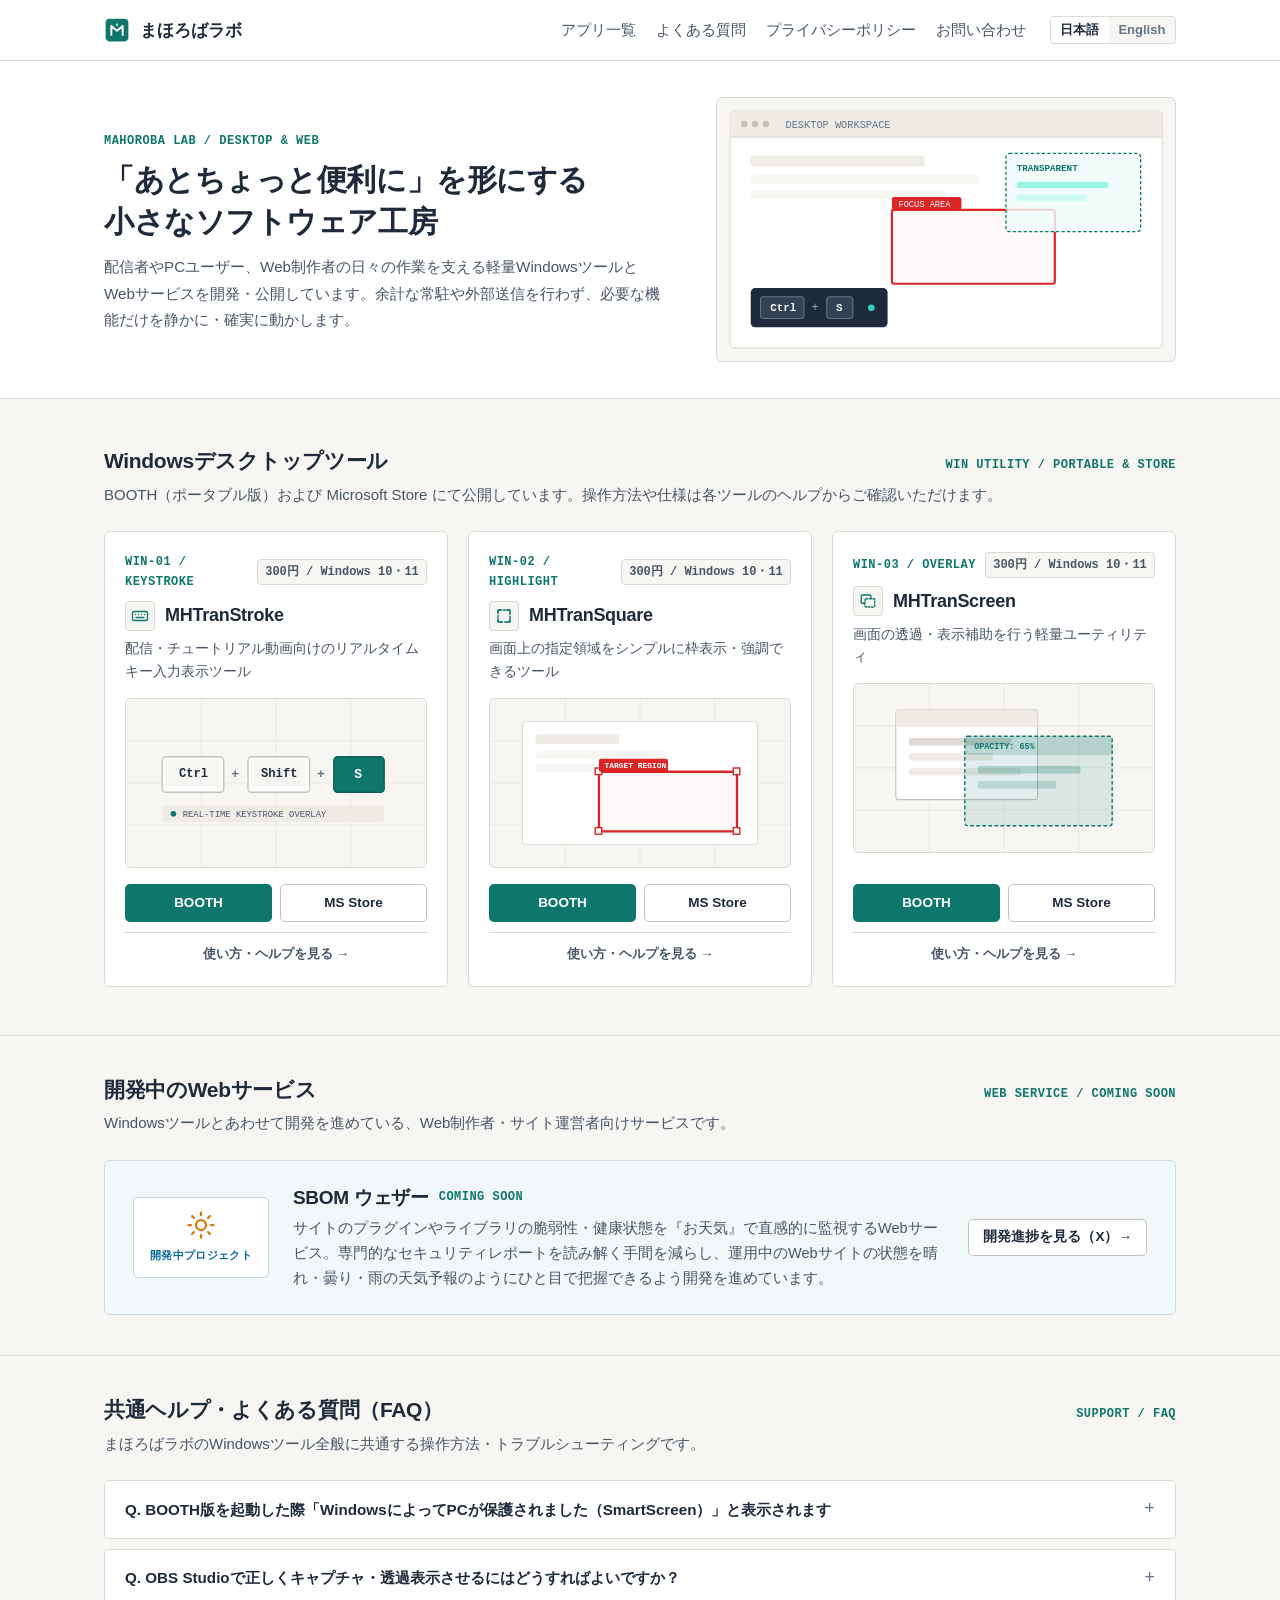
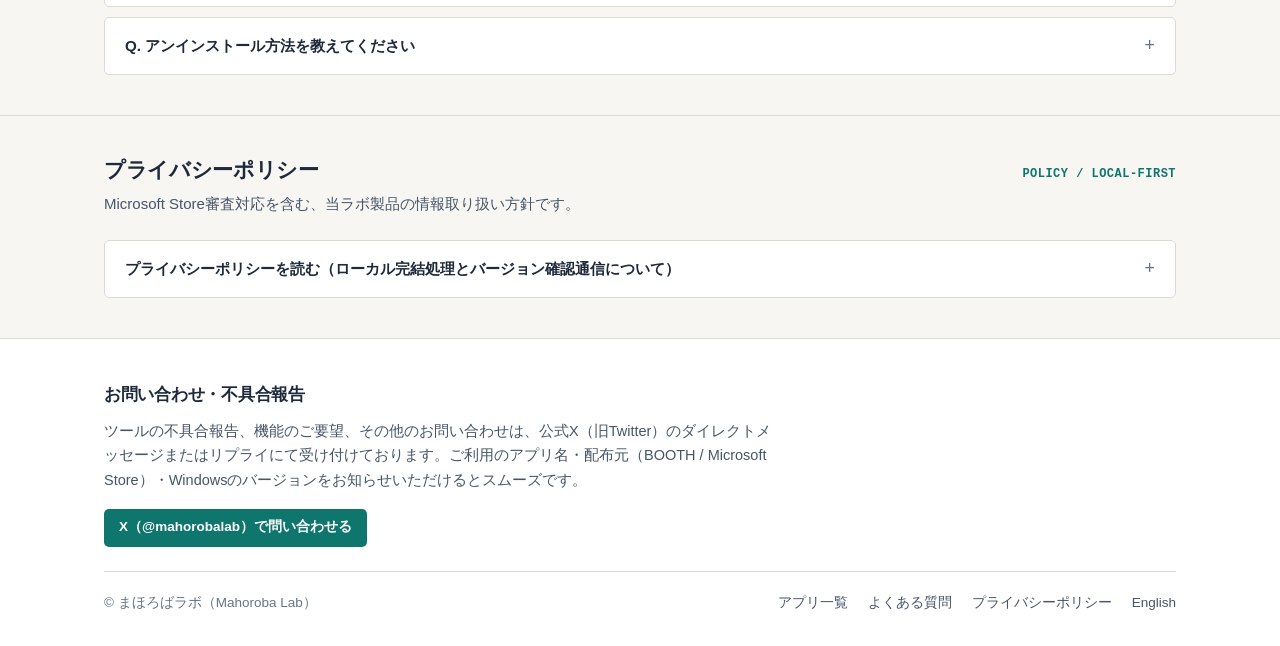
==== index.html @ dfae75d5 "feat: add MH-Portal static site with apps, assets, and documentation pages" ====
<!DOCTYPE html>
<html lang="ja">
<head>
  <meta charset="UTF-8">
  <meta name="viewport" content="width=device-width, initial-scale=1.0">
  <title>まほろばラボ（Mahoroba Lab）| 公式ポータル・ヘルプ</title>
  <meta name="description" content="まほろばラボ（Mahoroba Lab）が提供するWindows向け軽量ユーティリティ群およびWebサービスの公式ポータル・共通ヘルプ・プライバシーポリシーです。">
  <link rel="stylesheet" href="assets/css/style.css">
</head>
<body>
  <header class="site-header">
    <div class="container header-inner">
      <a href="index.html" class="brand-link">
        <svg class="brand-mark-svg" viewBox="0 0 32 32" fill="none" aria-hidden="true">
          <rect x="2" y="2" width="28" height="28" rx="5" fill="#0F766E"/>
          <path d="M9 22V11L16 17L23 11V22" stroke="#FFFFFF" stroke-width="2.4" stroke-linecap="round" stroke-linejoin="round"/>
          <circle cx="16" cy="9.5" r="1.5" fill="#99F6E4"/>
        </svg>
        <span>まほろばラボ</span>
      </a>
      <div class="header-right">
        <nav class="site-nav" aria-label="メインナビゲーション">
          <a href="#apps">アプリ一覧</a>
          <a href="#faq">よくある質問</a>
          <a href="#privacy">プライバシーポリシー</a>
          <a href="#contact">お問い合わせ</a>
        </nav>
        <div class="lang-switch" aria-label="言語切替">
          <span class="lang-active" aria-current="page">日本語</span>
          <a href="en/index.html" lang="en">English</a>
        </div>
      </div>
    </div>
  </header>

  <main>
    <!-- Compact 2-Column Intro -->
    <section class="intro-band">
      <div class="container">
        <div class="intro-grid">
          <div class="intro-copy">
            <span class="mono-label">MAHOROBA LAB / DESKTOP &amp; WEB</span>
            <h1 class="intro-title">「あとちょっと便利に」を形にする<br class="hero-br">小さなソフトウェア工房</h1>
            <p class="intro-lead">
              配信者やPCユーザー、Web制作者の日々の作業を支える軽量WindowsツールとWebサービスを開発・公開しています。余計な常駐や外部送信を行わず、必要な機能だけを静かに・確実に動かします。
            </p>
          </div>
          <div class="intro-mockup" aria-hidden="true">
            <svg viewBox="0 0 400 220" fill="none" xmlns="http://www.w3.org/2000/svg">
              <!-- Desktop Frame -->
              <rect x="1" y="1" width="398" height="218" rx="4" fill="#FFFFFF" stroke="#DCDAD3"/>
              <rect x="1" y="1" width="398" height="24" rx="4" fill="#EFECE6"/>
              <line x1="1" y1="25" x2="399" y2="25" stroke="#DCDAD3"/>
              <circle cx="14" cy="13" r="3" fill="#C5C2B8"/>
              <circle cx="24" cy="13" r="3" fill="#C5C2B8"/>
              <circle cx="34" cy="13" r="3" fill="#C5C2B8"/>
              <text x="52" y="16.5" fill="#64748B" font-family="Consolas, monospace" font-size="9.5">DESKTOP WORKSPACE</text>

              <!-- Simulated App Content Lines -->
              <rect x="20" y="42" width="160" height="10" rx="2" fill="#EFECE6"/>
              <rect x="20" y="60" width="210" height="8" rx="2" fill="#F7F6F2"/>
              <rect x="20" y="74" width="180" height="8" rx="2" fill="#F7F6F2"/>

              <!-- Red Highlight Frame (MHTranSquare) -->
              <rect x="150" y="92" width="150" height="68" rx="2" fill="#FEF2F2" fill-opacity="0.45" stroke="#DC2626" stroke-width="2"/>
              <rect x="150" y="80" width="64" height="12" rx="2" fill="#DC2626"/>
              <text x="156" y="89" fill="#FFFFFF" font-family="Consolas, monospace" font-size="8">FOCUS AREA</text>

              <!-- Translucent Overlay Window (MHTranScreen) -->
              <rect x="255" y="40" width="124" height="72" rx="3" fill="#F0FDFA" fill-opacity="0.82" stroke="#0F766E" stroke-width="1.2" stroke-dasharray="3 2"/>
              <text x="265" y="56" fill="#0F766E" font-family="Consolas, monospace" font-size="8.5" font-weight="bold">TRANSPARENT</text>
              <rect x="265" y="66" width="84" height="6" rx="1.5" fill="#99F6E4"/>
              <rect x="265" y="78" width="64" height="6" rx="1.5" fill="#CCFBF1"/>

              <!-- Floating Keystroke Overlay (MHTranStroke) -->
              <rect x="20" y="164" width="126" height="36" rx="4" fill="#1E293B"/>
              <rect x="29" y="172" width="40" height="20" rx="3" fill="#334155" stroke="#64748B" stroke-width="1"/>
              <text x="38" y="185.5" fill="#FFFFFF" font-family="Consolas, monospace" font-size="10" font-weight="bold">Ctrl</text>
              <text x="76" y="185.5" fill="#94A3B8" font-family="Consolas, monospace" font-size="11">+</text>
              <rect x="90" y="172" width="24" height="20" rx="3" fill="#334155" stroke="#64748B" stroke-width="1"/>
              <text x="98.5" y="185.5" fill="#FFFFFF" font-family="Consolas, monospace" font-size="10" font-weight="bold">S</text>
              <circle cx="131" cy="182" r="3" fill="#2DD4BF"/>
            </svg>
          </div>
        </div>
      </div>
    </section>

    <!-- Windows Desktop Tools Catalog -->
    <section id="apps" class="section">
      <div class="container">
        <div class="section-header">
          <div class="section-header-row">
            <h2 class="section-title">Windowsデスクトップツール</h2>
            <span class="mono-label">WIN UTILITY / PORTABLE &amp; STORE</span>
          </div>
          <p class="section-desc">BOOTH（ポータブル版）および Microsoft Store にて公開しています。操作方法や仕様は各ツールのヘルプからご確認いただけます。</p>
        </div>

        <div class="apps-grid">
          <!-- MHTranStroke -->
          <article class="card">
            <div class="app-card-header">
              <div class="app-meta-row">
                <span class="mono-label">WIN-01 / KEYSTROKE</span>
                <span class="app-price-tag">300円 / Windows 10・11</span>
              </div>
              <div class="app-title-row">
                <span class="app-icon-box" aria-hidden="true">
                  <svg viewBox="0 0 24 24" fill="none" stroke="currentColor" stroke-width="1.8" stroke-linecap="round" stroke-linejoin="round">
                    <rect x="2" y="6" width="20" height="12" rx="2"/>
                    <path d="M6 10h.01M10 10h.01M14 10h.01M18 10h.01M7 14h10"/>
                  </svg>
                </span>
                <h3 class="app-name">MHTranStroke</h3>
              </div>
              <p class="app-tagline">配信・チュートリアル動画向けのリアルタイムキー入力表示ツール</p>
            </div>
            <div class="screenshot-frame" aria-label="MHTranStroke UIイメージ">
              <svg viewBox="0 0 320 180" fill="none" xmlns="http://www.w3.org/2000/svg">
                <rect width="320" height="180" fill="#F7F6F2"/>
                <!-- Subtle grid -->
                <path d="M0 45H320M0 90H320M0 135H320M80 0V180M160 0V180M240 0V180" stroke="#EAE7DF" stroke-width="1"/>
                <!-- Keycap group 1 -->
                <rect x="38" y="62" width="66" height="38" rx="4" fill="#FFFFFF" stroke="#C5C2B8" stroke-width="1.5"/>
                <rect x="42" y="65" width="58" height="30" rx="2.5" fill="#F7F6F2"/>
                <text x="56" y="84" fill="#1E293B" font-family="Consolas, monospace" font-size="13" font-weight="bold">Ctrl</text>
                <text x="112" y="85" fill="#64748B" font-family="Consolas, monospace" font-size="14" font-weight="bold">+</text>
                <rect x="130" y="62" width="66" height="38" rx="4" fill="#FFFFFF" stroke="#C5C2B8" stroke-width="1.5"/>
                <rect x="134" y="65" width="58" height="30" rx="2.5" fill="#F7F6F2"/>
                <text x="144" y="84" fill="#1E293B" font-family="Consolas, monospace" font-size="13" font-weight="bold">Shift</text>
                <text x="204" y="85" fill="#64748B" font-family="Consolas, monospace" font-size="14" font-weight="bold">+</text>
                <rect x="222" y="62" width="54" height="38" rx="4" fill="#0F766E" stroke="#115E59" stroke-width="1.5"/>
                <text x="244" y="85" fill="#FFFFFF" font-family="Consolas, monospace" font-size="14" font-weight="bold">S</text>
                <!-- Status bar -->
                <rect x="38" y="114" width="238" height="18" rx="3" fill="#EFECE6"/>
                <circle cx="50" cy="123" r="3" fill="#0F766E"/>
                <text x="60" y="126.5" fill="#475569" font-family="Consolas, monospace" font-size="9.5">REAL-TIME KEYSTROKE OVERLAY</text>
              </svg>
            </div>
            <div class="card-actions">
              <div class="btn-pair">
                <a href="https://mahorobalab.booth.pm/items/9150270" target="_blank" rel="noopener noreferrer" class="btn btn-primary">BOOTH</a>
                <a href="https://apps.microsoft.com/detail/9N3MZCJGKTMC" target="_blank" rel="noopener noreferrer" class="btn btn-secondary">MS Store</a>
              </div>
              <a href="apps/mhtranstroke.html" class="card-help-link">使い方・ヘルプを見る →</a>
            </div>
          </article>

          <!-- MHTranSquare -->
          <article class="card">
            <div class="app-card-header">
              <div class="app-meta-row">
                <span class="mono-label">WIN-02 / HIGHLIGHT</span>
                <span class="app-price-tag">300円 / Windows 10・11</span>
              </div>
              <div class="app-title-row">
                <span class="app-icon-box" aria-hidden="true">
                  <svg viewBox="0 0 24 24" fill="none" stroke="currentColor" stroke-width="1.8" stroke-linecap="round" stroke-linejoin="round">
                    <rect x="4" y="4" width="16" height="16" rx="1.5" stroke-dasharray="3 2.5"/>
                    <path d="M4 8V4h4M16 4h4v4M4 16v4h4M16 20h4v-4"/>
                  </svg>
                </span>
                <h3 class="app-name">MHTranSquare</h3>
              </div>
              <p class="app-tagline">画面上の指定領域をシンプルに枠表示・強調できるツール</p>
            </div>
            <div class="screenshot-frame" aria-label="MHTranSquare UIイメージ">
              <svg viewBox="0 0 320 180" fill="none" xmlns="http://www.w3.org/2000/svg">
                <rect width="320" height="180" fill="#F7F6F2"/>
                <path d="M0 45H320M0 90H320M0 135H320M80 0V180M160 0V180M240 0V180" stroke="#EAE7DF" stroke-width="1"/>
                <!-- Background UI Window -->
                <rect x="34" y="24" width="252" height="132" rx="4" fill="#FFFFFF" stroke="#DCDAD3"/>
                <rect x="48" y="38" width="90" height="10" rx="2" fill="#EFECE6"/>
                <rect x="48" y="56" width="140" height="8" rx="2" fill="#F7F6F2"/>
                <rect x="48" y="70" width="110" height="8" rx="2" fill="#F7F6F2"/>
                <!-- Red Selection Frame -->
                <rect x="116" y="78" width="148" height="64" rx="2" fill="#FEF2F2" fill-opacity="0.55" stroke="#DC2626" stroke-width="2.5"/>
                <!-- Corner handles -->
                <rect x="112" y="74" width="7" height="7" fill="#FFFFFF" stroke="#DC2626" stroke-width="1.5"/>
                <rect x="260" y="74" width="7" height="7" fill="#FFFFFF" stroke="#DC2626" stroke-width="1.5"/>
                <rect x="112" y="138" width="7" height="7" fill="#FFFFFF" stroke="#DC2626" stroke-width="1.5"/>
                <rect x="260" y="138" width="7" height="7" fill="#FFFFFF" stroke="#DC2626" stroke-width="1.5"/>
                <rect x="116" y="64" width="74" height="14" rx="2" fill="#DC2626"/>
                <text x="122" y="74" fill="#FFFFFF" font-family="Consolas, monospace" font-size="8.5" font-weight="bold">TARGET REGION</text>
              </svg>
            </div>
            <div class="card-actions">
              <div class="btn-pair">
                <a href="https://mahorobalab.booth.pm/items/9150044" target="_blank" rel="noopener noreferrer" class="btn btn-primary">BOOTH</a>
                <a href="https://apps.microsoft.com/detail/9MWCC31HVM4F" target="_blank" rel="noopener noreferrer" class="btn btn-secondary">MS Store</a>
              </div>
              <a href="apps/mhtransquare.html" class="card-help-link">使い方・ヘルプを見る →</a>
            </div>
          </article>

          <!-- MHTranScreen -->
          <article class="card">
            <div class="app-card-header">
              <div class="app-meta-row">
                <span class="mono-label">WIN-03 / OVERLAY</span>
                <span class="app-price-tag">300円 / Windows 10・11</span>
              </div>
              <div class="app-title-row">
                <span class="app-icon-box" aria-hidden="true">
                  <svg viewBox="0 0 24 24" fill="none" stroke="currentColor" stroke-width="1.8" stroke-linecap="round" stroke-linejoin="round">
                    <rect x="3" y="4" width="13" height="11" rx="1.5"/>
                    <rect x="8" y="9" width="13" height="11" rx="1.5" fill="#F7F6F2" stroke-dasharray="2.5 2"/>
                  </svg>
                </span>
                <h3 class="app-name">MHTranScreen</h3>
              </div>
              <p class="app-tagline">画面の透過・表示補助を行う軽量ユーティリティ</p>
            </div>
            <div class="screenshot-frame" aria-label="MHTranScreen UIイメージ">
              <svg viewBox="0 0 320 180" fill="none" xmlns="http://www.w3.org/2000/svg">
                <rect width="320" height="180" fill="#F7F6F2"/>
                <path d="M0 45H320M0 90H320M0 135H320M80 0V180M160 0V180M240 0V180" stroke="#EAE7DF" stroke-width="1"/>
                <!-- Base window -->
                <rect x="44" y="28" width="152" height="96" rx="3" fill="#FFFFFF" stroke="#C5C2B8" stroke-width="1.2"/>
                <rect x="44" y="28" width="152" height="18" rx="3" fill="#EFECE6"/>
                <rect x="58" y="58" width="110" height="8" rx="2" fill="#DCDAD3"/>
                <rect x="58" y="74" width="90" height="8" rx="2" fill="#EFECE6"/>
                <rect x="58" y="90" width="120" height="8" rx="2" fill="#EFECE6"/>
                <!-- Semi-transparent overlay window -->
                <rect x="118" y="56" width="158" height="96" rx="3" fill="#0F766E" fill-opacity="0.12" stroke="#0F766E" stroke-width="1.5" stroke-dasharray="4 2.5"/>
                <rect x="118" y="56" width="158" height="20" rx="3" fill="#0F766E" fill-opacity="0.18"/>
                <text x="128" y="69.5" fill="#0F766E" font-family="Consolas, monospace" font-size="9" font-weight="bold">OPACITY: 65%</text>
                <rect x="132" y="88" width="110" height="8" rx="2" fill="#0F766E" fill-opacity="0.25"/>
                <rect x="132" y="104" width="84" height="8" rx="2" fill="#0F766E" fill-opacity="0.2"/>
              </svg>
            </div>
            <div class="card-actions">
              <div class="btn-pair">
                <a href="https://mahorobalab.booth.pm/items/9150259" target="_blank" rel="noopener noreferrer" class="btn btn-primary">BOOTH</a>
                <a href="https://apps.microsoft.com/detail/9ND15SXK505D" target="_blank" rel="noopener noreferrer" class="btn btn-secondary">MS Store</a>
              </div>
              <a href="apps/mhtranscreen.html" class="card-help-link">使い方・ヘルプを見る →</a>
            </div>
          </article>
        </div>
      </div>
    </section>

    <!-- Web Service in Development (Horizontal Banner Card) -->
    <section id="web-services" class="section section-compact section-divider">
      <div class="container">
        <div class="section-header">
          <div class="section-header-row">
            <h2 class="section-title">開発中のWebサービス</h2>
            <span class="mono-label">WEB SERVICE / COMING SOON</span>
          </div>
          <p class="section-desc">Windowsツールとあわせて開発を進めている、Web制作者・サイト運営者向けサービスです。</p>
        </div>

        <article class="weather-banner">
          <div class="weather-badge-col">
            <svg viewBox="0 0 24 24" fill="none" stroke="#D97706" stroke-width="1.8" stroke-linecap="round" aria-hidden="true">
              <circle cx="12" cy="12" r="4"/>
              <path d="M12 2v2M12 20v2M4.93 4.93l1.41 1.41M17.66 17.66l1.41 1.41M2 12h2M20 12h2M4.93 19.07l1.41-1.41M17.66 6.34l1.41-1.41"/>
            </svg>
            <span class="weather-dev-label">開発中プロジェクト</span>
          </div>

          <div class="weather-content-col">
            <div class="service-title-row">
              <h3 class="service-title">SBOM ウェザー</h3>
              <span class="mono-label">COMING SOON</span>
            </div>
            <p class="service-desc">
              サイトのプラグインやライブラリの脆弱性・健康状態を『お天気』で直感的に監視するWebサービス。専門的なセキュリティレポートを読み解く手間を減らし、運用中のWebサイトの状態を晴れ・曇り・雨の天気予報のようにひと目で把握できるよう開発を進めています。
            </p>
          </div>

          <div class="weather-action-col">
            <a href="https://x.com/mahorobalab" target="_blank" rel="noopener noreferrer" class="btn btn-secondary">
              開発進捗を見る（X）→
            </a>
          </div>
        </article>
      </div>
    </section>

    <!-- Common Help & FAQ -->
    <section id="faq" class="section section-compact section-divider">
      <div class="container">
        <div class="section-header">
          <div class="section-header-row">
            <h2 class="section-title">共通ヘルプ・よくある質問（FAQ）</h2>
            <span class="mono-label">SUPPORT / FAQ</span>
          </div>
          <p class="section-desc">まほろばラボのWindowsツール全般に共通する操作方法・トラブルシューティングです。</p>
        </div>

        <div class="accordion-list">
          <details class="accordion-item">
            <summary class="accordion-summary">Q. BOOTH版を起動した際「WindowsによってPCが保護されました（SmartScreen）」と表示されます</summary>
            <div class="accordion-body">
              <p>BOOTHで配布しているポータブル版は個人開発による実行ファイルであるため、ダウンロード直後や利用者が少ない段階でMicrosoft Defender SmartScreenの警告画面が表示される場合があります。</p>
              <p>公式配布ページ（BOOTH）から直接ダウンロードしたファイルであることをご確認のうえ、以下の手順で起動してください。</p>
              <ol>
                <li>警告画面内の「<strong>詳細情報</strong>」をクリックします。</li>
                <li>画面下部に表示される「<strong>実行</strong>」ボタンをクリックします。</li>
              </ol>
              <p>※一度実行を許可すると、次回以降は警告なしで起動できます。なお、Microsoft Store版ではStore側の審査・署名を経由して配布されるため、この警告は表示されません。</p>
            </div>
          </details>

          <details class="accordion-item">
            <summary class="accordion-summary">Q. OBS Studioで正しくキャプチャ・透過表示させるにはどうすればよいですか？</summary>
            <div class="accordion-body">
              <p>各ツールをOBS Studio上で背景透過のまま重ねて表示したい場合は、「ウィンドウキャプチャ」または「ゲームキャプチャ」の設定をご確認ください。</p>
              <ol>
                <li>OBSの「ソース」から「<strong>ウィンドウキャプチャ</strong>」を追加し、対象のアプリウィンドウを選択します。</li>
                <li>キャプチャ方法が表示されない・透過されない場合は、プロパティの「キャプチャ方法」を「<strong>Windows 10 (1903以降)</strong>」に変更してみてください。</li>
                <li>透過背景に対応したツールで「透過を許可」オプションが利用できる場合は有効にします。ゲームキャプチャを使用する場合は、プロパティ内の「<strong>透過を許可</strong>」にチェックを入れてください。</li>
              </ol>
              <p>各アプリ固有の推奨設定については、各アプリの「使い方・ヘルプを見る」ページもあわせてご参照ください。</p>
            </div>
          </details>

          <details class="accordion-item">
            <summary class="accordion-summary">Q. アンインストール方法を教えてください</summary>
            <div class="accordion-body">
              <p>ご利用の配布形態によって手順が異なります。</p>
              <ul>
                <li><strong>BOOTH版（ポータブル版）：</strong>インストーラーを使用していないため、レジストリ等への登録は行われません。アプリを終了した状態で、展開したフォルダごと削除するだけでアンインストールは完了します。</li>
                <li><strong>Microsoft Store版：</strong>Windowsの「設定」＞「アプリ」＞「インストールされているアプリ」から該当アプリを選び、「アンインストール」をクリックしてください。</li>
              </ul>
            </div>
          </details>
        </div>
      </div>
    </section>

    <!-- Privacy Policy (Compact Accordion) -->
    <section id="privacy" class="section section-compact section-divider">
      <div class="container">
        <div class="section-header">
          <div class="section-header-row">
            <h2 class="section-title">プライバシーポリシー</h2>
            <span class="mono-label">POLICY / LOCAL-FIRST</span>
          </div>
          <p class="section-desc">Microsoft Store審査対応を含む、当ラボ製品の情報取り扱い方針です。</p>
        </div>

        <div class="accordion-list">
          <details id="privacy-details" class="accordion-item">
            <summary class="accordion-summary">プライバシーポリシーを読む（ローカル完結処理とバージョン確認通信について）</summary>
            <div class="accordion-body">
              <div class="policy-article">
                <h3>1. ユーザーデータのローカル処理と非収集</h3>
                <p>
                  当ラボが提供する各アプリケーションにおいて、ユーザーが入力したキー情報、画面上の表示領域やキャプチャ情報、設定内容などのデータは、<strong>すべてご利用のローカル端末内のみで処理</strong>されます。これらの情報が外部サーバーへ送信・保存・収集されることは一切ありません。
                </p>
              </div>

              <div class="policy-article">
                <h3>2. バージョン確認のための通信</h3>
                <p>
                  アプリの最新バージョンを確認し、更新の有無をお知らせする目的で、GitHub上に配置された公開JSONファイルへの読み取り専用通信（HTTPS GETリクエスト）を行う場合があります。この通信において、個人を特定できる情報や端末内のユーザーデータが送信されることはありません。
                </p>
              </div>

              <div class="policy-article">
                <h3>3. 第三者への提供</h3>
                <p>
                  当ラボのアプリケーションはユーザーデータを収集しないため、個人情報を第三者へ提供・共有することはありません。
                </p>
              </div>

              <div class="policy-article">
                <h3>4. お問い合わせおよび改定</h3>
                <p>
                  本プライバシーポリシーに関するお問い合わせは、公式Xアカウント（@mahorobalab）までご連絡ください。また、法令やアプリ仕様の変更に伴い、本ポリシーを予告なく改定する場合があります。
                </p>
              </div>

              <p class="policy-meta">UPDATED: 2026-11 / MAHOROBA LAB</p>
            </div>
          </details>
        </div>
      </div>
    </section>
  </main>

  <!-- Footer & Contact -->
  <footer id="contact" class="site-footer">
    <div class="container">
      <div class="footer-contact">
        <h2 class="footer-title">お問い合わせ・不具合報告</h2>
        <p class="footer-desc">
          ツールの不具合報告、機能のご要望、その他のお問い合わせは、公式X（旧Twitter）のダイレクトメッセージまたはリプライにて受け付けております。ご利用のアプリ名・配布元（BOOTH / Microsoft Store）・Windowsのバージョンをお知らせいただけるとスムーズです。
        </p>
        <div class="footer-actions">
          <a href="https://x.com/mahorobalab" target="_blank" rel="noopener noreferrer" class="btn btn-primary">
            X（@mahorobalab）で問い合わせる
          </a>
        </div>
      </div>

      <div class="footer-bottom">
        <p>© まほろばラボ（Mahoroba Lab）</p>
        <div class="footer-links">
          <a href="#apps">アプリ一覧</a>
          <a href="#faq">よくある質問</a>
          <a href="#privacy">プライバシーポリシー</a>
          <a href="en/index.html" lang="en">English</a>
        </div>
      </div>
    </div>
  </footer>

  <script>
    (function () {
      function openPrivacyIfTargeted() {
        if (window.location.hash === '#privacy') {
          var el = document.getElementById('privacy-details');
          if (el) el.open = true;
        }
      }
      openPrivacyIfTargeted();
      window.addEventListener('hashchange', openPrivacyIfTargeted);
    })();
  </script>
</body>
</html>
---- assets/css/style.css ----
/* ==========================================================================
   Mahoroba Lab (まほろばラボ) - Official Portal & Documentation Stylesheet
   Light-mode only, Japanese indie software workshop / catalog aesthetic.
   ========================================================================== */

:root {
  --bg-page: #F7F6F2;
  --bg-card: #FFFFFF;
  --bg-subtle: #EFECE6;
  --bg-weather: #F2F7FA;
  --border-weather: #C7D9E5;
  --text-primary: #1E293B;
  --text-secondary: #475569;
  --text-muted: #64748B;
  --accent: #0F766E;
  --accent-hover: #115E59;
  --accent-soft: #ECFDF5;
  --accent-border: #99F6E4;
  --border: #DCDAD3;
  --border-strong: #C5C2B8;
  --radius-sm: 4px;
  --radius-btn: 5px;
  --radius-md: 5px;
  --radius-lg: 6px;
  --container-width: 1120px;
  --doc-width: 840px;
  --font-sans: "Hiragino Kaku Gothic ProN", "Hiragino Sans", "Noto Sans JP", "Yu Gothic UI", "Yu Gothic", "Meiryo", -apple-system, BlinkMacSystemFont, "Segoe UI", sans-serif;
  --font-mono: "JetBrains Mono", Consolas, ui-monospace, SFMono-Regular, Menlo, Monaco, "Courier New", monospace;
}

/* Reset & Base */
*,
*::before,
*::after {
  box-sizing: border-box;
}

html {
  scroll-behavior: smooth;
  -webkit-text-size-adjust: 100%;
  overflow-x: clip;
}

body {
  margin: 0;
  padding: 0;
  background-color: var(--bg-page);
  color: var(--text-primary);
  font-family: var(--font-sans);
  font-size: 16px;
  font-weight: 400;
  line-height: 1.7;
  -webkit-font-smoothing: antialiased;
  overflow-x: clip;
}

img {
  max-width: 100%;
  display: block;
}

a {
  color: var(--accent);
  text-decoration: none;
}

a:hover {
  text-decoration: underline;
}

h1, h2, h3, h4 {
  margin: 0;
  color: var(--text-primary);
  font-weight: 700;
  line-height: 1.38;
  letter-spacing: -0.015em;
}

p {
  margin: 0;
}

ul, ol {
  margin: 0;
  padding-left: 1.4rem;
}

li + li {
  margin-top: 0.4rem;
}

code {
  font-family: var(--font-mono);
  font-size: 0.875em;
  background-color: var(--bg-subtle);
  border: 1px solid var(--border);
  border-radius: var(--radius-sm);
  padding: 0.12em 0.4em;
  color: var(--text-primary);
}

.ib {
  display: inline-block;
}

/* Monospace Category / Spec Labels */
.mono-label {
  display: inline-block;
  font-family: var(--font-mono);
  font-size: 0.75rem;
  font-weight: 600;
  letter-spacing: 0.04em;
  color: var(--accent);
  text-transform: uppercase;
}

/* Layout Containers */
.container {
  width: 100%;
  max-width: var(--container-width);
  margin: 0 auto;
  padding: 0 1.5rem;
}

.doc-container {
  width: 100%;
  max-width: var(--doc-width);
  margin: 0 auto;
  padding: 0 1.5rem;
}

/* Header */
.site-header {
  background-color: var(--bg-card);
  border-bottom: 1px solid var(--border);
  position: sticky;
  top: 0;
  z-index: 50;
}

.header-inner {
  display: flex;
  align-items: center;
  justify-content: space-between;
  gap: 1.25rem;
  min-height: 60px;
  padding-top: 0.55rem;
  padding-bottom: 0.55rem;
}

.brand-link {
  display: inline-flex;
  align-items: center;
  gap: 0.625rem;
  color: var(--text-primary);
  font-weight: 700;
  font-size: 1.03125rem;
  text-decoration: none;
  white-space: nowrap;
}

.brand-link:hover {
  text-decoration: none;
  color: var(--accent);
}

.brand-mark-svg {
  width: 26px;
  height: 26px;
  flex-shrink: 0;
}

.header-right {
  display: flex;
  align-items: center;
  gap: 1.5rem;
}

.site-nav {
  display: flex;
  align-items: center;
  gap: 1.25rem;
  flex-wrap: wrap;
}

.site-nav a {
  color: var(--text-secondary);
  font-size: 0.90625rem;
  font-weight: 500;
  text-decoration: none;
  transition: color 0.15s ease;
  white-space: nowrap;
}

.site-nav a:hover {
  color: var(--accent);
  text-decoration: none;
}

/* Language Switcher */
.lang-switch {
  display: inline-flex;
  align-items: center;
  border: 1px solid var(--border);
  border-radius: var(--radius-sm);
  background-color: var(--bg-page);
  overflow: hidden;
  flex-shrink: 0;
}

.lang-switch span,
.lang-switch a {
  display: inline-block;
  padding: 0.22rem 0.6rem;
  font-size: 0.8125rem;
  font-weight: 600;
  line-height: 1.4;
  text-decoration: none;
}

.lang-switch .lang-active {
  background-color: var(--bg-card);
  color: var(--text-primary);
}

.lang-switch a {
  color: var(--text-muted);
  transition: color 0.15s ease, background-color 0.15s ease;
}

.lang-switch a:hover {
  color: var(--accent);
  background-color: var(--bg-card);
  text-decoration: none;
}

/* Compact 2-Column Intro (Hero Replacement) */
.intro-band {
  background-color: var(--bg-card);
  border-bottom: 1px solid var(--border);
  padding: 2.25rem 0;
}

.intro-grid {
  display: grid;
  grid-template-columns: 1.25fr 1fr;
  align-items: center;
  gap: 2.25rem;
}

.intro-copy .mono-label {
  margin-bottom: 0.5rem;
}

.intro-title {
  font-size: clamp(1.375rem, 2.5vw, 1.875rem);
  font-weight: 700;
  line-height: 1.38;
  margin-bottom: 0.75rem;
}

.intro-lead {
  color: var(--text-secondary);
  font-size: 0.95rem;
  line-height: 1.75;
  max-width: 560px;
}

/* Lightweight UI Mockup on Right */
.intro-mockup {
  background-color: var(--bg-page);
  border: 1px solid var(--border);
  border-radius: var(--radius-lg);
  padding: 0.75rem;
}

.intro-mockup svg {
  width: 100%;
  height: auto;
  display: block;
}

/* Sections */
.section {
  padding: 3rem 0;
}

.section-compact {
  padding: 2.5rem 0;
}

.section-divider {
  border-top: 1px solid var(--border);
}

.section-header {
  margin-bottom: 1.5rem;
}

.section-header-row {
  display: flex;
  align-items: baseline;
  justify-content: space-between;
  flex-wrap: wrap;
  gap: 0.5rem 1rem;
  margin-bottom: 0.35rem;
}

.section-title {
  font-size: 1.3125rem;
  font-weight: 700;
}

.section-desc {
  color: var(--text-secondary);
  font-size: 0.9375rem;
}

/* App Grid & Tool Cards */
.apps-grid {
  display: grid;
  grid-template-columns: repeat(3, 1fr);
  gap: 1.25rem;
}

.card {
  background-color: var(--bg-card);
  border: 1px solid var(--border);
  border-radius: var(--radius-lg);
  padding: 1.25rem;
  display: flex;
  flex-direction: column;
}

.app-card-header {
  margin-bottom: 0.75rem;
}

.app-meta-row {
  display: flex;
  align-items: center;
  justify-content: space-between;
  gap: 0.5rem;
  margin-bottom: 0.5rem;
}

.app-price-tag {
  font-family: var(--font-mono);
  font-size: 0.75rem;
  font-weight: 600;
  color: var(--text-secondary);
  background-color: var(--bg-page);
  border: 1px solid var(--border);
  border-radius: var(--radius-sm);
  padding: 0.12rem 0.45rem;
  white-space: nowrap;
}

.app-title-row {
  display: flex;
  align-items: center;
  gap: 0.625rem;
  margin-bottom: 0.4rem;
}

.app-icon-box {
  width: 30px;
  height: 30px;
  border-radius: var(--radius-sm);
  background-color: var(--bg-page);
  border: 1px solid var(--border);
  display: inline-flex;
  align-items: center;
  justify-content: center;
  flex-shrink: 0;
  color: var(--accent);
}

.app-icon-box svg {
  width: 18px;
  height: 18px;
}

.app-name {
  font-size: 1.125rem;
  font-weight: 700;
}

.app-tagline {
  color: var(--text-secondary);
  font-size: 0.875rem;
  line-height: 1.6;
  min-height: 2.8em;
}

/* Screenshot Frame (16:9, SVG illustration ready to swap with <img>) */
.screenshot-frame {
  aspect-ratio: 16 / 9;
  background-color: var(--bg-page);
  border: 1px solid var(--border);
  border-radius: var(--radius-md);
  display: flex;
  align-items: center;
  justify-content: center;
  margin: 0.25rem 0 1rem;
  overflow: hidden;
}

.screenshot-frame img {
  width: 100%;
  height: 100%;
  object-fit: cover;
}

.screenshot-frame svg {
  width: 100%;
  height: 100%;
  display: block;
}

/* Card Actions: 50/50 Buttons + Subtle Help Link */
.card-actions {
  margin-top: auto;
  display: flex;
  flex-direction: column;
  gap: 0.65rem;
}

.btn-pair {
  display: grid;
  grid-template-columns: 1fr 1fr;
  gap: 0.5rem;
}

.btn {
  display: inline-flex;
  align-items: center;
  justify-content: center;
  gap: 0.4rem;
  padding: 0.55rem 0.875rem;
  font-family: inherit;
  font-size: 0.84375rem;
  font-weight: 600;
  line-height: 1.35;
  border-radius: var(--radius-btn);
  border: 1px solid transparent;
  cursor: pointer;
  text-decoration: none;
  transition: background-color 0.15s ease, border-color 0.15s ease, color 0.15s ease;
  text-align: center;
}

.btn:hover {
  text-decoration: none;
}

.btn-primary {
  background-color: var(--accent);
  color: #FFFFFF;
}

.btn-primary:hover {
  background-color: var(--accent-hover);
}

.btn-secondary {
  background-color: var(--bg-card);
  color: var(--text-primary);
  border-color: var(--border-strong);
}

.btn-secondary:hover {
  background-color: var(--bg-page);
  border-color: var(--text-muted);
}

.card-help-link {
  display: inline-flex;
  align-items: center;
  justify-content: center;
  gap: 0.25rem;
  font-size: 0.8125rem;
  font-weight: 600;
  color: var(--text-secondary);
  border-top: 1px solid var(--border);
  padding-top: 0.65rem;
  transition: color 0.15s ease;
}

.card-help-link:hover {
  color: var(--accent);
  text-decoration: none;
}

/* SBOM Weather Horizontal Banner Card */
.weather-banner {
  background-color: var(--bg-weather);
  border: 1px solid var(--border-weather);
  border-radius: var(--radius-lg);
  padding: 1.5rem 1.75rem;
  display: grid;
  grid-template-columns: auto 1fr auto;
  align-items: center;
  gap: 1.5rem;
}

.weather-badge-col {
  display: flex;
  flex-direction: column;
  align-items: center;
  gap: 0.45rem;
  padding: 0.75rem 1rem;
  background-color: #FFFFFF;
  border: 1px solid var(--border-weather);
  border-radius: var(--radius-md);
  min-width: 124px;
  text-align: center;
}

.weather-badge-col svg {
  width: 30px;
  height: 30px;
}

.weather-dev-label {
  font-family: var(--font-mono);
  font-size: 0.6875rem;
  font-weight: 600;
  color: #0369A1;
  letter-spacing: 0.03em;
}

.weather-content-col {
  min-width: 0;
}

.service-title-row {
  display: flex;
  align-items: center;
  gap: 0.625rem;
  flex-wrap: wrap;
  margin-bottom: 0.35rem;
}

.service-title {
  font-size: 1.1875rem;
  font-weight: 700;
}

.service-desc {
  color: var(--text-secondary);
  font-size: 0.90625rem;
  line-height: 1.7;
}

.weather-action-col {
  flex-shrink: 0;
}

/* Accordions (FAQ & Privacy Policy) */
.accordion-list {
  display: flex;
  flex-direction: column;
  gap: 0.625rem;
  width: 100%;
}

.accordion-item {
  background-color: var(--bg-card);
  border: 1px solid var(--border);
  border-radius: var(--radius-md);
}

.accordion-summary {
  list-style: none;
  cursor: pointer;
  padding: 0.95rem 1.25rem;
  font-weight: 600;
  font-size: 0.95rem;
  color: var(--text-primary);
  display: flex;
  align-items: center;
  justify-content: space-between;
  gap: 1rem;
  user-select: none;
}

.accordion-summary::-webkit-details-marker {
  display: none;
}

.accordion-summary::after {
  content: "+";
  font-family: var(--font-mono);
  font-size: 1.125rem;
  font-weight: 400;
  color: var(--text-muted);
  line-height: 1;
  flex-shrink: 0;
}

.accordion-item[open] .accordion-summary::after {
  content: "−";
  color: var(--accent);
}

.accordion-item[open] .accordion-summary {
  border-bottom: 1px solid var(--border);
}

.accordion-body {
  padding: 1rem 1.25rem 1.15rem;
  color: var(--text-secondary);
  font-size: 0.90625rem;
  line-height: 1.75;
}

.accordion-body p + p,
.accordion-body p + ul,
.accordion-body p + ol,
.accordion-body ul + p,
.accordion-body ol + p {
  margin-top: 0.7rem;
}

.policy-article + .policy-article {
  margin-top: 1.125rem;
  padding-top: 1.125rem;
  border-top: 1px solid var(--border);
}

.policy-article h3 {
  font-size: 0.96875rem;
  margin-bottom: 0.35rem;
}

.policy-meta {
  margin-top: 1.125rem;
  padding-top: 0.875rem;
  border-top: 1px solid var(--border);
  font-family: var(--font-mono);
  font-size: 0.8125rem;
  color: var(--text-muted);
}

/* Footer / Contact */
.site-footer {
  background-color: var(--bg-card);
  border-top: 1px solid var(--border);
  padding: 2.75rem 0 2rem;
}

.footer-contact {
  display: flex;
  flex-direction: column;
  gap: 0.75rem;
  padding-bottom: 1.5rem;
  border-bottom: 1px solid var(--border);
}

.footer-title {
  font-size: 1.0625rem;
}

.footer-desc {
  color: var(--text-secondary);
  font-size: 0.90625rem;
  max-width: 680px;
}

.footer-actions {
  display: flex;
  flex-wrap: wrap;
  gap: 0.75rem;
  margin-top: 0.25rem;
}

.footer-bottom {
  padding-top: 1.25rem;
  display: flex;
  align-items: center;
  justify-content: space-between;
  flex-wrap: wrap;
  gap: 1rem;
  font-size: 0.84375rem;
  color: var(--text-muted);
}

.footer-links {
  display: flex;
  gap: 1.25rem;
  flex-wrap: wrap;
}

.footer-links a {
  color: var(--text-secondary);
}

/* ==========================================================================
   App Help / Documentation Subpages
   ========================================================================== */
.doc-main {
  padding: 2.25rem 0 4rem;
}

.breadcrumb {
  display: flex;
  align-items: center;
  gap: 0.5rem;
  font-size: 0.84375rem;
  color: var(--text-muted);
  margin-bottom: 1.5rem;
  flex-wrap: wrap;
}

.breadcrumb a {
  color: var(--text-secondary);
}

.doc-header {
  padding-bottom: 1.5rem;
  border-bottom: 1px solid var(--border);
  margin-bottom: 1.75rem;
}

.doc-header .mono-label,
.doc-label {
  display: inline-block;
  font-family: var(--font-mono);
  font-size: 0.75rem;
  font-weight: 600;
  letter-spacing: 0.04em;
  color: var(--accent);
  text-transform: uppercase;
  margin-bottom: 0.5rem;
}

.doc-title-row {
  display: flex;
  align-items: center;
  gap: 0.75rem;
  margin-bottom: 0.45rem;
}

.doc-title {
  font-size: clamp(1.5rem, 3vw, 1.875rem);
}

.doc-subtitle {
  color: var(--text-secondary);
  font-size: 1rem;
}

.doc-download-bar {
  display: flex;
  flex-wrap: wrap;
  gap: 0.65rem;
  margin-top: 1.25rem;
}

.doc-section {
  margin-bottom: 2.25rem;
}

.doc-section h2 {
  font-size: 1.1875rem;
  padding-bottom: 0.45rem;
  border-bottom: 1px solid var(--border);
  margin-bottom: 0.875rem;
}

.doc-section h3 {
  font-size: 1rem;
  margin: 1.125rem 0 0.45rem;
}

.doc-section p,
.doc-section ul,
.doc-section ol {
  color: var(--text-secondary);
  font-size: 0.9375rem;
  line-height: 1.8;
}

.doc-section p + p,
.doc-section p + ul,
.doc-section p + ol {
  margin-top: 0.75rem;
}

.callout {
  background-color: var(--bg-card);
  border: 1px solid var(--border);
  border-left: 3px solid var(--accent);
  border-radius: var(--radius-sm);
  padding: 0.9rem 1.15rem;
  margin: 1.125rem 0;
  font-size: 0.90625rem;
  color: var(--text-secondary);
}

.callout strong {
  color: var(--text-primary);
}

.spec-table {
  width: 100%;
  border-collapse: collapse;
  margin-top: 0.75rem;
  font-size: 0.90625rem;
  background-color: var(--bg-card);
}

.spec-table th,
.spec-table td {
  padding: 0.7rem 0.95rem;
  border: 1px solid var(--border);
  text-align: left;
  vertical-align: top;
}

.spec-table th {
  width: 30%;
  background-color: var(--bg-subtle);
  color: var(--text-primary);
  font-weight: 600;
}

.spec-table td {
  color: var(--text-secondary);
}

.doc-nav-footer {
  margin-top: 2.75rem;
  padding-top: 1.5rem;
  border-top: 1px solid var(--border);
  display: flex;
  justify-content: space-between;
  align-items: center;
  flex-wrap: wrap;
  gap: 1rem;
}

/* Responsive */
@media (max-width: 960px) {
  .intro-grid {
    grid-template-columns: 1fr;
    gap: 1.5rem;
  }

  .apps-grid {
    grid-template-columns: repeat(2, 1fr);
  }

  .weather-banner {
    grid-template-columns: 1fr;
    gap: 1.125rem;
  }

  .weather-badge-col {
    flex-direction: row;
    justify-content: flex-start;
    width: fit-content;
    padding: 0.5rem 0.85rem;
  }
}

@media (max-width: 768px) {
  .container,
  .doc-container {
    padding: 0 20px;
  }

  .header-inner {
    flex-wrap: wrap;
    min-height: auto;
    gap: 0.625rem 0.75rem;
    padding-top: 0.65rem;
    padding-bottom: 0.65rem;
  }

  .header-right {
    display: contents;
  }

  .brand-link {
    order: 1;
  }

  .lang-switch {
    order: 2;
    margin-left: auto;
  }

  .site-nav {
    order: 3;
    width: 100%;
    flex-wrap: wrap;
    justify-content: center;
    border-top: 1px solid var(--border);
    padding-top: 0.55rem;
    gap: 0.4rem 0.65rem;
  }

  .site-nav a {
    font-size: 0.75rem;
  }

  .intro-band {
    padding: 1.75rem 0;
  }

  .intro-title {
    font-size: clamp(1.25rem, 5vw, 1.625rem);
    line-height: 1.42;
  }

  .intro-lead {
    font-size: 0.90625rem;
  }

  .section,
  .section-compact {
    padding: 2.25rem 0;
  }

  .section-header {
    margin-bottom: 1.25rem;
  }

  .apps-grid {
    grid-template-columns: 1fr;
    gap: 1rem;
  }

  .card {
    padding: 1.125rem;
  }

  .card,
  .weather-banner,
  .accordion-item {
    min-width: 0;
  }

  .app-tagline {
    min-height: 0;
  }

  .weather-banner {
    padding: 1.25rem;
  }

  .weather-action-col,
  .weather-action-col .btn {
    width: 100%;
  }

  .accordion-summary {
    padding: 0.9rem 1.05rem;
    font-size: 0.90625rem;
  }

  .accordion-body {
    padding: 0.95rem 1.05rem 1.1rem;
  }

  .spec-table th {
    width: 38%;
  }

  .spec-table th,
  .spec-table td {
    padding: 0.65rem 0.75rem;
    font-size: 0.875rem;
    word-break: break-word;
  }
}

@media (max-width: 360px) {
  .container,
  .doc-container {
    padding: 0 16px;
  }

  .intro-title {
    font-size: clamp(1.1875rem, 5.2vw, 1.4rem);
  }

  .card {
    padding: 1rem;
  }

  .btn-pair {
    gap: 0.4rem;
  }

  .btn-pair .btn {
    padding: 0.5rem 0.5rem;
    font-size: 0.8125rem;
  }
}
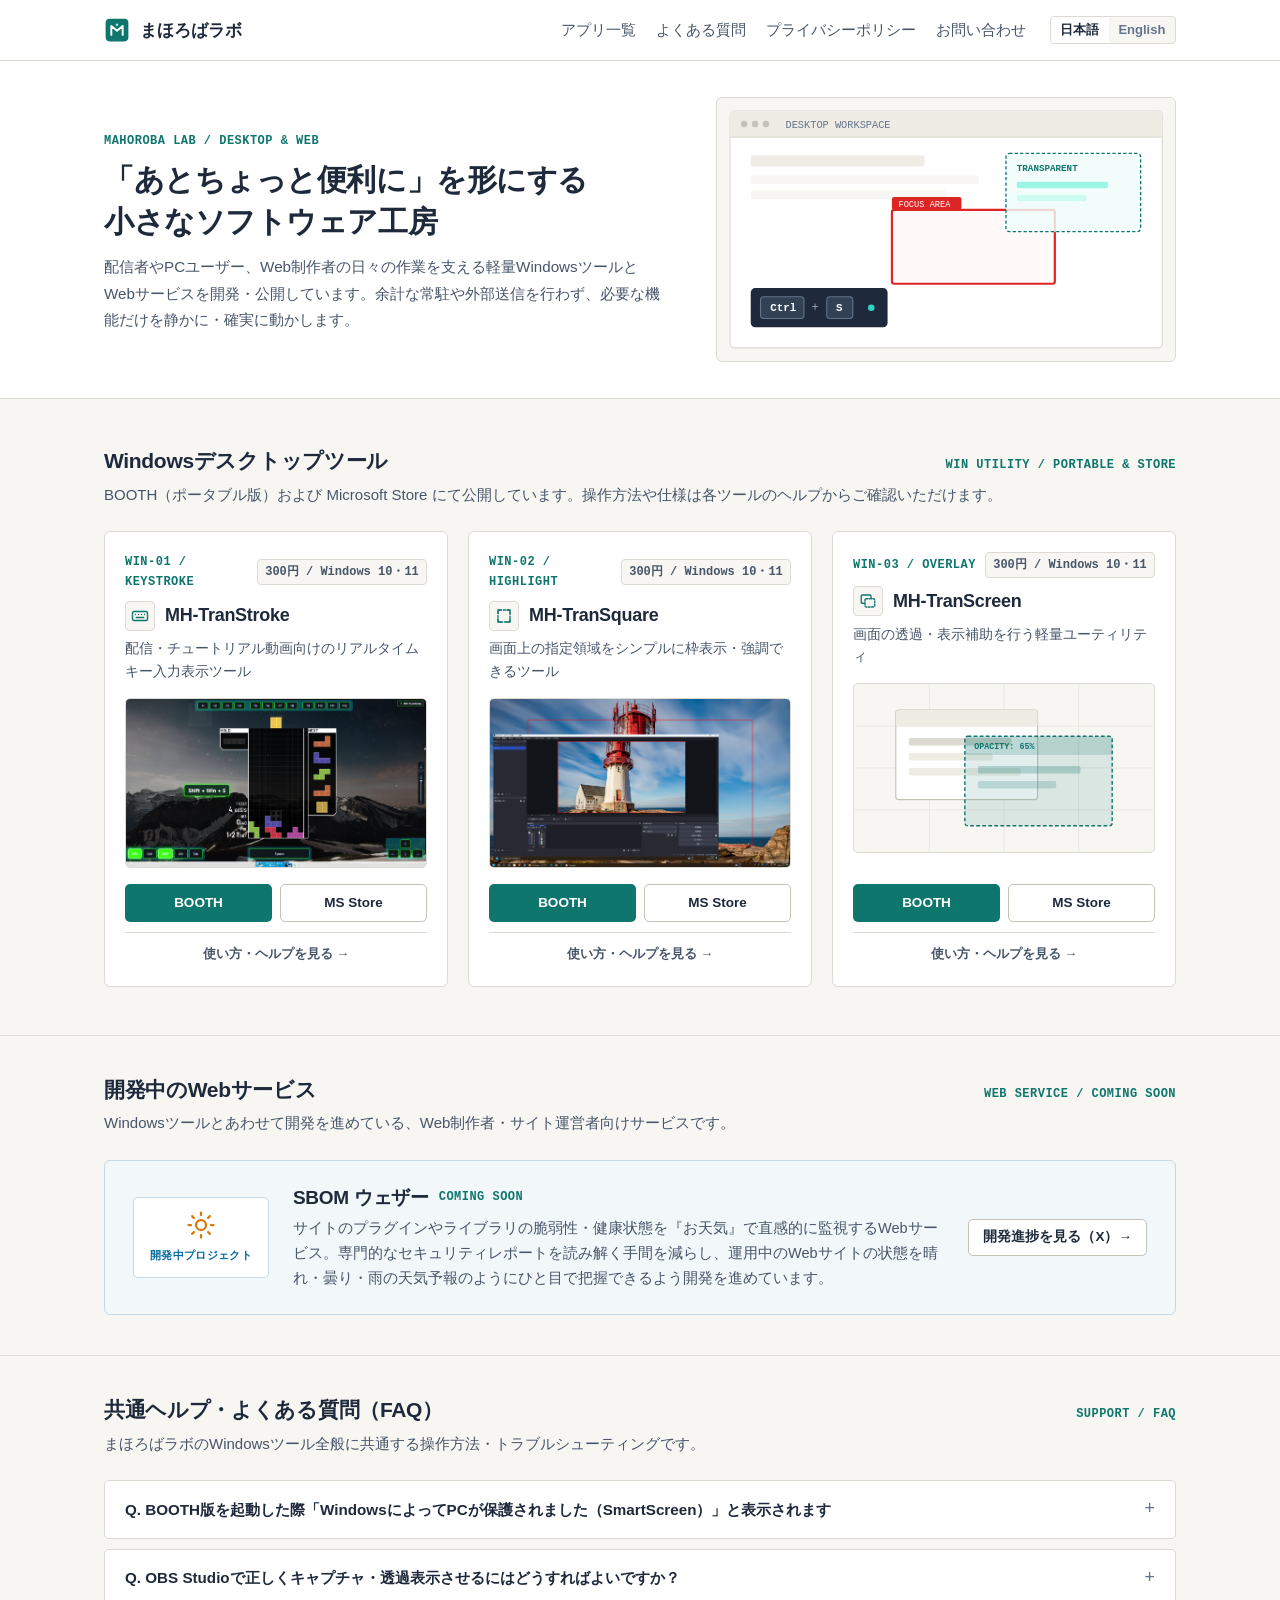
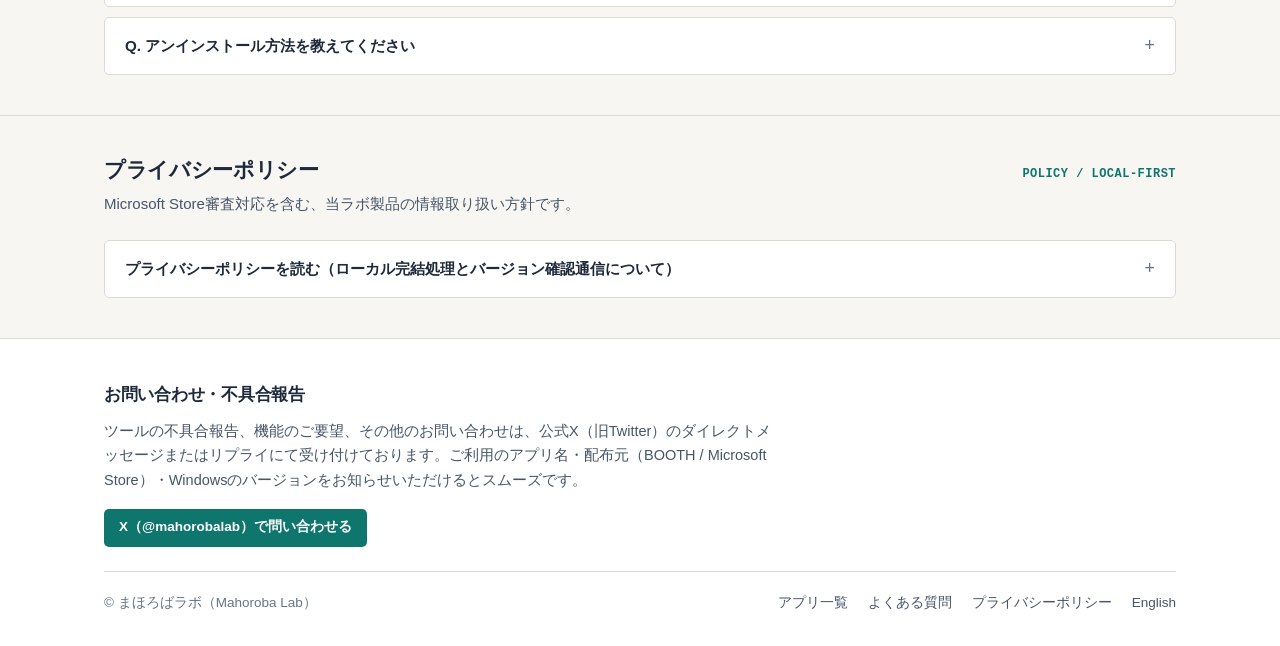
==== commit e97956d9: "feat: add English and Japanese help pages and assets for MH-TranScreen, MH-TranSquare, and MH-TranSt" ====
--- a/index.html
+++ b/index.html
@@ -61,18 +61,18 @@
               <rect x="20" y="60" width="210" height="8" rx="2" fill="#F7F6F2"/>
               <rect x="20" y="74" width="180" height="8" rx="2" fill="#F7F6F2"/>
 
-              <!-- Red Highlight Frame (MHTranSquare) -->
+              <!-- Red Highlight Frame (MH-TranSquare) -->
               <rect x="150" y="92" width="150" height="68" rx="2" fill="#FEF2F2" fill-opacity="0.45" stroke="#DC2626" stroke-width="2"/>
               <rect x="150" y="80" width="64" height="12" rx="2" fill="#DC2626"/>
               <text x="156" y="89" fill="#FFFFFF" font-family="Consolas, monospace" font-size="8">FOCUS AREA</text>
 
-              <!-- Translucent Overlay Window (MHTranScreen) -->
+              <!-- Translucent Overlay Window (MH-TranScreen) -->
               <rect x="255" y="40" width="124" height="72" rx="3" fill="#F0FDFA" fill-opacity="0.82" stroke="#0F766E" stroke-width="1.2" stroke-dasharray="3 2"/>
               <text x="265" y="56" fill="#0F766E" font-family="Consolas, monospace" font-size="8.5" font-weight="bold">TRANSPARENT</text>
               <rect x="265" y="66" width="84" height="6" rx="1.5" fill="#99F6E4"/>
               <rect x="265" y="78" width="64" height="6" rx="1.5" fill="#CCFBF1"/>
 
-              <!-- Floating Keystroke Overlay (MHTranStroke) -->
+              <!-- Floating Keystroke Overlay (MH-TranStroke) -->
               <rect x="20" y="164" width="126" height="36" rx="4" fill="#1E293B"/>
               <rect x="29" y="172" width="40" height="20" rx="3" fill="#334155" stroke="#64748B" stroke-width="1"/>
               <text x="38" y="185.5" fill="#FFFFFF" font-family="Consolas, monospace" font-size="10" font-weight="bold">Ctrl</text>
@@ -98,7 +98,7 @@
         </div>
 
         <div class="apps-grid">
-          <!-- MHTranStroke -->
+          <!-- MH-TranStroke -->
           <article class="card">
             <div class="app-card-header">
               <div class="app-meta-row">
@@ -112,31 +112,12 @@
                     <path d="M6 10h.01M10 10h.01M14 10h.01M18 10h.01M7 14h10"/>
                   </svg>
                 </span>
-                <h3 class="app-name">MHTranStroke</h3>
+                <h3 class="app-name">MH-TranStroke</h3>
               </div>
               <p class="app-tagline">配信・チュートリアル動画向けのリアルタイムキー入力表示ツール</p>
             </div>
-            <div class="screenshot-frame" aria-label="MHTranStroke UIイメージ">
-              <svg viewBox="0 0 320 180" fill="none" xmlns="http://www.w3.org/2000/svg">
-                <rect width="320" height="180" fill="#F7F6F2"/>
-                <!-- Subtle grid -->
-                <path d="M0 45H320M0 90H320M0 135H320M80 0V180M160 0V180M240 0V180" stroke="#EAE7DF" stroke-width="1"/>
-                <!-- Keycap group 1 -->
-                <rect x="38" y="62" width="66" height="38" rx="4" fill="#FFFFFF" stroke="#C5C2B8" stroke-width="1.5"/>
-                <rect x="42" y="65" width="58" height="30" rx="2.5" fill="#F7F6F2"/>
-                <text x="56" y="84" fill="#1E293B" font-family="Consolas, monospace" font-size="13" font-weight="bold">Ctrl</text>
-                <text x="112" y="85" fill="#64748B" font-family="Consolas, monospace" font-size="14" font-weight="bold">+</text>
-                <rect x="130" y="62" width="66" height="38" rx="4" fill="#FFFFFF" stroke="#C5C2B8" stroke-width="1.5"/>
-                <rect x="134" y="65" width="58" height="30" rx="2.5" fill="#F7F6F2"/>
-                <text x="144" y="84" fill="#1E293B" font-family="Consolas, monospace" font-size="13" font-weight="bold">Shift</text>
-                <text x="204" y="85" fill="#64748B" font-family="Consolas, monospace" font-size="14" font-weight="bold">+</text>
-                <rect x="222" y="62" width="54" height="38" rx="4" fill="#0F766E" stroke="#115E59" stroke-width="1.5"/>
-                <text x="244" y="85" fill="#FFFFFF" font-family="Consolas, monospace" font-size="14" font-weight="bold">S</text>
-                <!-- Status bar -->
-                <rect x="38" y="114" width="238" height="18" rx="3" fill="#EFECE6"/>
-                <circle cx="50" cy="123" r="3" fill="#0F766E"/>
-                <text x="60" y="126.5" fill="#475569" font-family="Consolas, monospace" font-size="9.5">REAL-TIME KEYSTROKE OVERLAY</text>
-              </svg>
+            <div class="screenshot-frame">
+              <img src="assets/images/mhtranstrork.png" alt="MH-TranStroke スクリーンショット" loading="lazy">
             </div>
             <div class="card-actions">
               <div class="btn-pair">
@@ -147,7 +128,7 @@
             </div>
           </article>
 
-          <!-- MHTranSquare -->
+          <!-- MH-TranSquare -->
           <article class="card">
             <div class="app-card-header">
               <div class="app-meta-row">
@@ -161,29 +142,12 @@
                     <path d="M4 8V4h4M16 4h4v4M4 16v4h4M16 20h4v-4"/>
                   </svg>
                 </span>
-                <h3 class="app-name">MHTranSquare</h3>
+                <h3 class="app-name">MH-TranSquare</h3>
               </div>
               <p class="app-tagline">画面上の指定領域をシンプルに枠表示・強調できるツール</p>
             </div>
-            <div class="screenshot-frame" aria-label="MHTranSquare UIイメージ">
-              <svg viewBox="0 0 320 180" fill="none" xmlns="http://www.w3.org/2000/svg">
-                <rect width="320" height="180" fill="#F7F6F2"/>
-                <path d="M0 45H320M0 90H320M0 135H320M80 0V180M160 0V180M240 0V180" stroke="#EAE7DF" stroke-width="1"/>
-                <!-- Background UI Window -->
-                <rect x="34" y="24" width="252" height="132" rx="4" fill="#FFFFFF" stroke="#DCDAD3"/>
-                <rect x="48" y="38" width="90" height="10" rx="2" fill="#EFECE6"/>
-                <rect x="48" y="56" width="140" height="8" rx="2" fill="#F7F6F2"/>
-                <rect x="48" y="70" width="110" height="8" rx="2" fill="#F7F6F2"/>
-                <!-- Red Selection Frame -->
-                <rect x="116" y="78" width="148" height="64" rx="2" fill="#FEF2F2" fill-opacity="0.55" stroke="#DC2626" stroke-width="2.5"/>
-                <!-- Corner handles -->
-                <rect x="112" y="74" width="7" height="7" fill="#FFFFFF" stroke="#DC2626" stroke-width="1.5"/>
-                <rect x="260" y="74" width="7" height="7" fill="#FFFFFF" stroke="#DC2626" stroke-width="1.5"/>
-                <rect x="112" y="138" width="7" height="7" fill="#FFFFFF" stroke="#DC2626" stroke-width="1.5"/>
-                <rect x="260" y="138" width="7" height="7" fill="#FFFFFF" stroke="#DC2626" stroke-width="1.5"/>
-                <rect x="116" y="64" width="74" height="14" rx="2" fill="#DC2626"/>
-                <text x="122" y="74" fill="#FFFFFF" font-family="Consolas, monospace" font-size="8.5" font-weight="bold">TARGET REGION</text>
-              </svg>
+            <div class="screenshot-frame">
+              <img src="assets/images/mhtransquare.png" alt="MH-TranSquare スクリーンショット" loading="lazy">
             </div>
             <div class="card-actions">
               <div class="btn-pair">
@@ -194,7 +158,7 @@
             </div>
           </article>
 
-          <!-- MHTranScreen -->
+          <!-- MH-TranScreen -->
           <article class="card">
             <div class="app-card-header">
               <div class="app-meta-row">
@@ -208,11 +172,11 @@
                     <rect x="8" y="9" width="13" height="11" rx="1.5" fill="#F7F6F2" stroke-dasharray="2.5 2"/>
                   </svg>
                 </span>
-                <h3 class="app-name">MHTranScreen</h3>
+                <h3 class="app-name">MH-TranScreen</h3>
               </div>
               <p class="app-tagline">画面の透過・表示補助を行う軽量ユーティリティ</p>
             </div>
-            <div class="screenshot-frame" aria-label="MHTranScreen UIイメージ">
+            <div class="screenshot-frame" aria-label="MH-TranScreen UIイメージ">
               <svg viewBox="0 0 320 180" fill="none" xmlns="http://www.w3.org/2000/svg">
                 <rect width="320" height="180" fill="#F7F6F2"/>
                 <path d="M0 45H320M0 90H320M0 135H320M80 0V180M160 0V180M240 0V180" stroke="#EAE7DF" stroke-width="1"/>
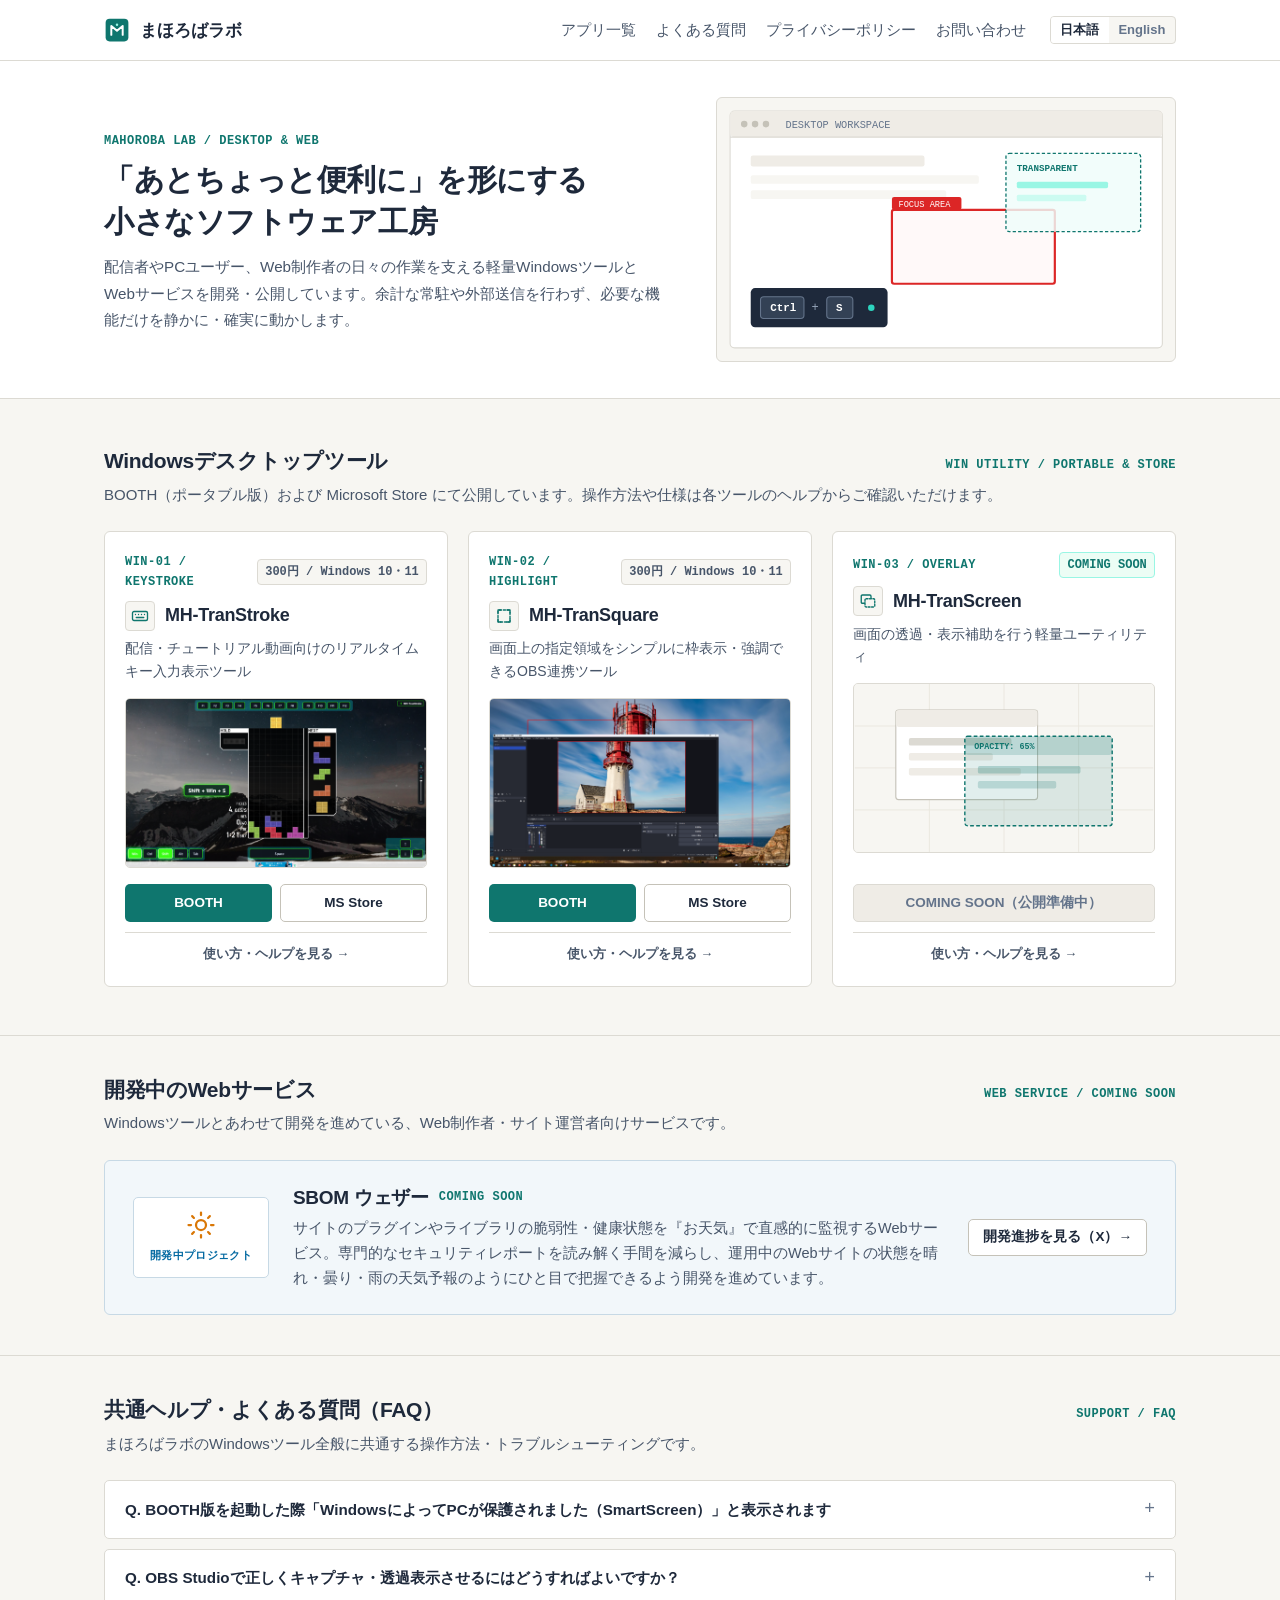
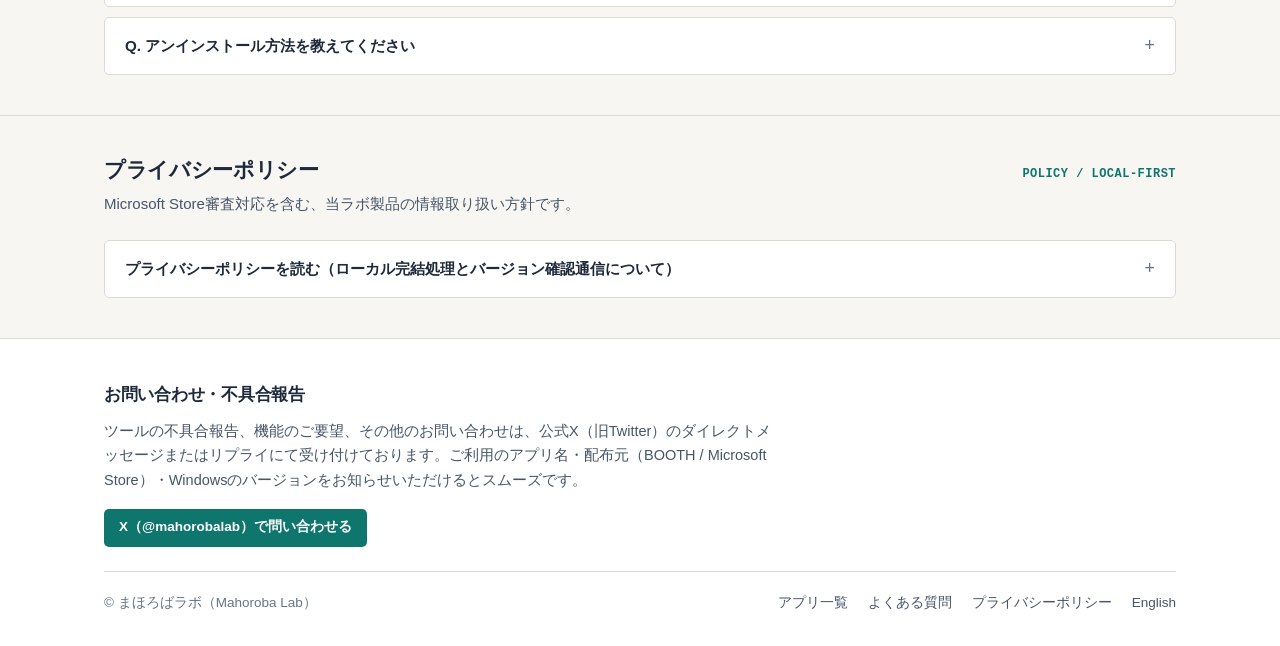
==== commit 8391cd74: "feat: add portal catalog and tool detail pages for mhtrans apps" ====
--- a/index.html
+++ b/index.html
@@ -144,7 +144,7 @@
                 </span>
                 <h3 class="app-name">MH-TranSquare</h3>
               </div>
-              <p class="app-tagline">画面上の指定領域をシンプルに枠表示・強調できるツール</p>
+              <p class="app-tagline">画面上の指定領域をシンプルに枠表示・強調できるOBS連携ツール</p>
             </div>
             <div class="screenshot-frame">
               <img src="assets/images/mhtransquare.png" alt="MH-TranSquare スクリーンショット" loading="lazy">
@@ -163,7 +163,7 @@
             <div class="app-card-header">
               <div class="app-meta-row">
                 <span class="mono-label">WIN-03 / OVERLAY</span>
-                <span class="app-price-tag">300円 / Windows 10・11</span>
+                <span class="app-price-tag is-soon">COMING SOON</span>
               </div>
               <div class="app-title-row">
                 <span class="app-icon-box" aria-hidden="true">
@@ -195,10 +195,7 @@
               </svg>
             </div>
             <div class="card-actions">
-              <div class="btn-pair">
-                <a href="https://mahorobalab.booth.pm/items/9150259" target="_blank" rel="noopener noreferrer" class="btn btn-primary">BOOTH</a>
-                <a href="https://apps.microsoft.com/detail/9ND15SXK505D" target="_blank" rel="noopener noreferrer" class="btn btn-secondary">MS Store</a>
-              </div>
+              <span class="btn btn-disabled" aria-disabled="true">COMING SOON（公開準備中）</span>
               <a href="apps/mhtranscreen.html" class="card-help-link">使い方・ヘルプを見る →</a>
             </div>
           </article>
--- a/assets/css/style.css
+++ b/assets/css/style.css
@@ -356,6 +356,12 @@
   white-space: nowrap;
 }
 
+.app-price-tag.is-soon {
+  color: var(--accent);
+  background-color: var(--accent-soft);
+  border-color: var(--accent-border);
+}
+
 .app-title-row {
   display: flex;
   align-items: center;
@@ -474,6 +480,14 @@
   border-color: var(--text-muted);
 }
 
+.btn-disabled {
+  background-color: var(--bg-subtle);
+  color: var(--text-muted);
+  border-color: var(--border);
+  cursor: default;
+  pointer-events: none;
+}
+
 .card-help-link {
   display: inline-flex;
   align-items: center;
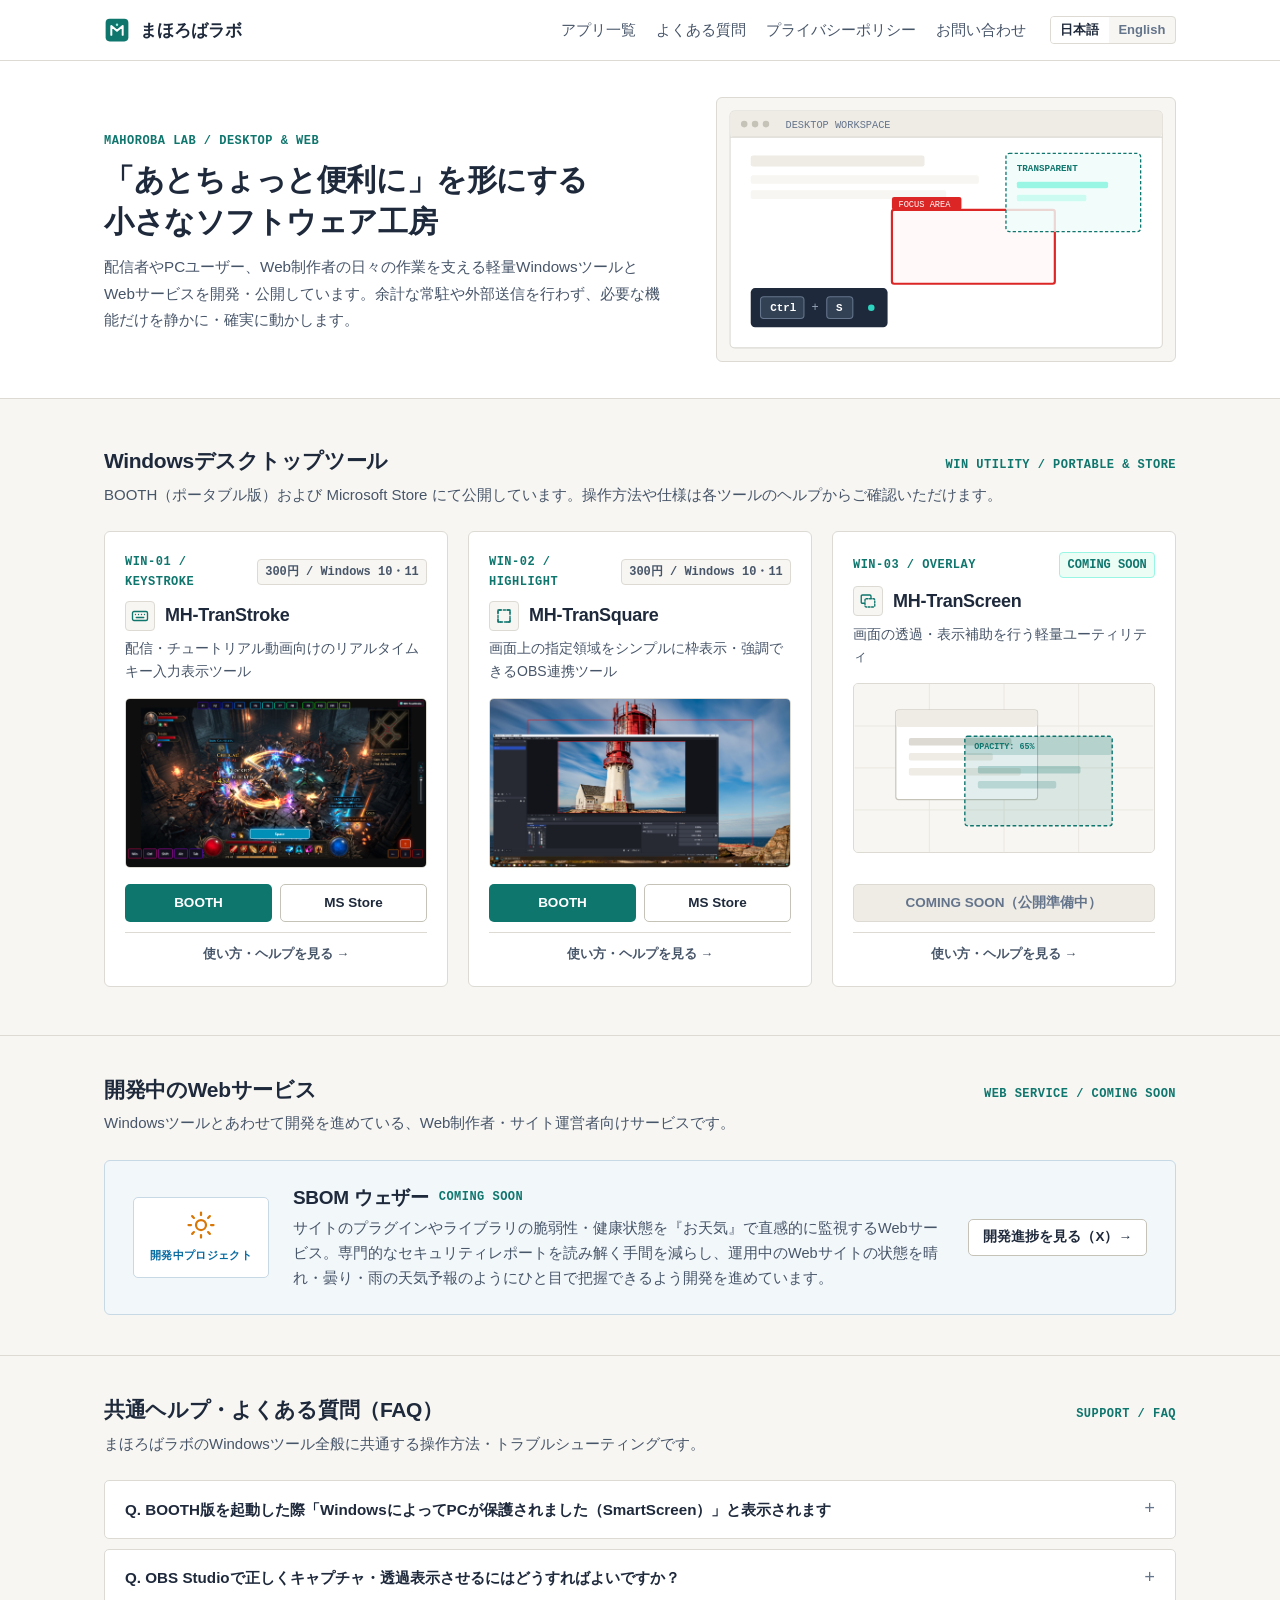
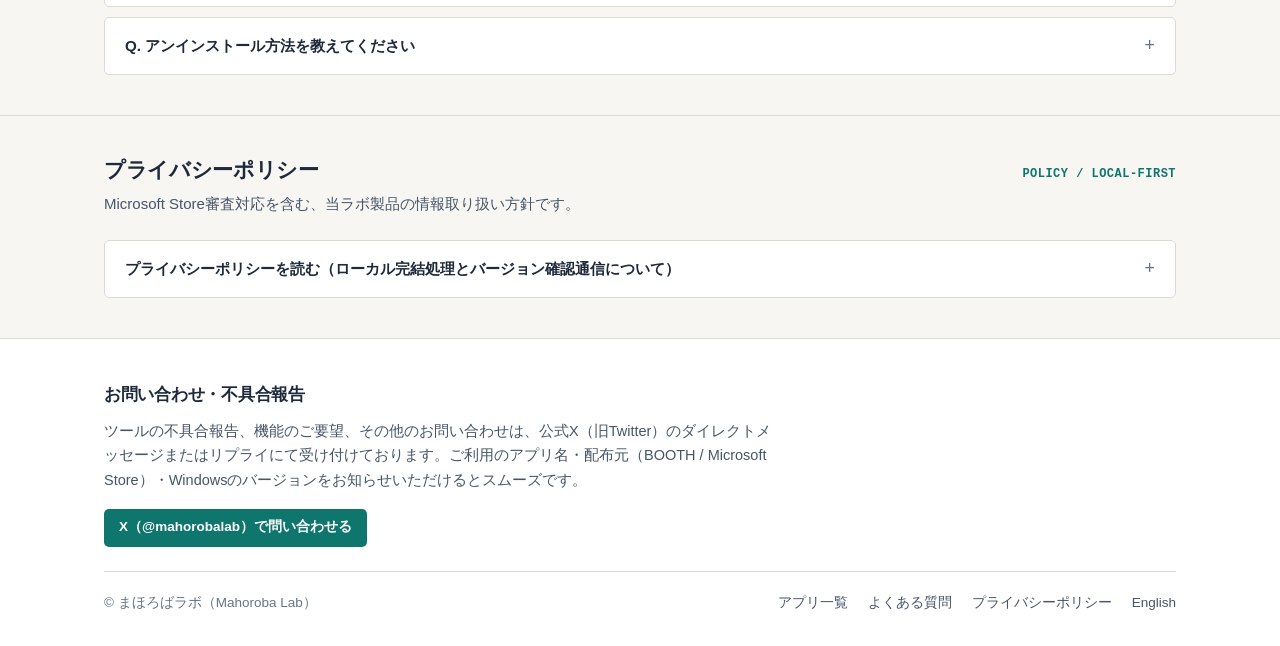
==== commit 981ffe53: "feat: add MH-TranStroke documentation pages and app entries for English and Japanese portals" ====
--- a/index.html
+++ b/index.html
@@ -117,7 +117,7 @@
               <p class="app-tagline">配信・チュートリアル動画向けのリアルタイムキー入力表示ツール</p>
             </div>
             <div class="screenshot-frame">
-              <img src="assets/images/mhtranstrork.png" alt="MH-TranStroke スクリーンショット" loading="lazy">
+              <img src="assets/images/mhtranstrorke.png" alt="MH-TranStroke スクリーンショット" loading="lazy">
             </div>
             <div class="card-actions">
               <div class="btn-pair">
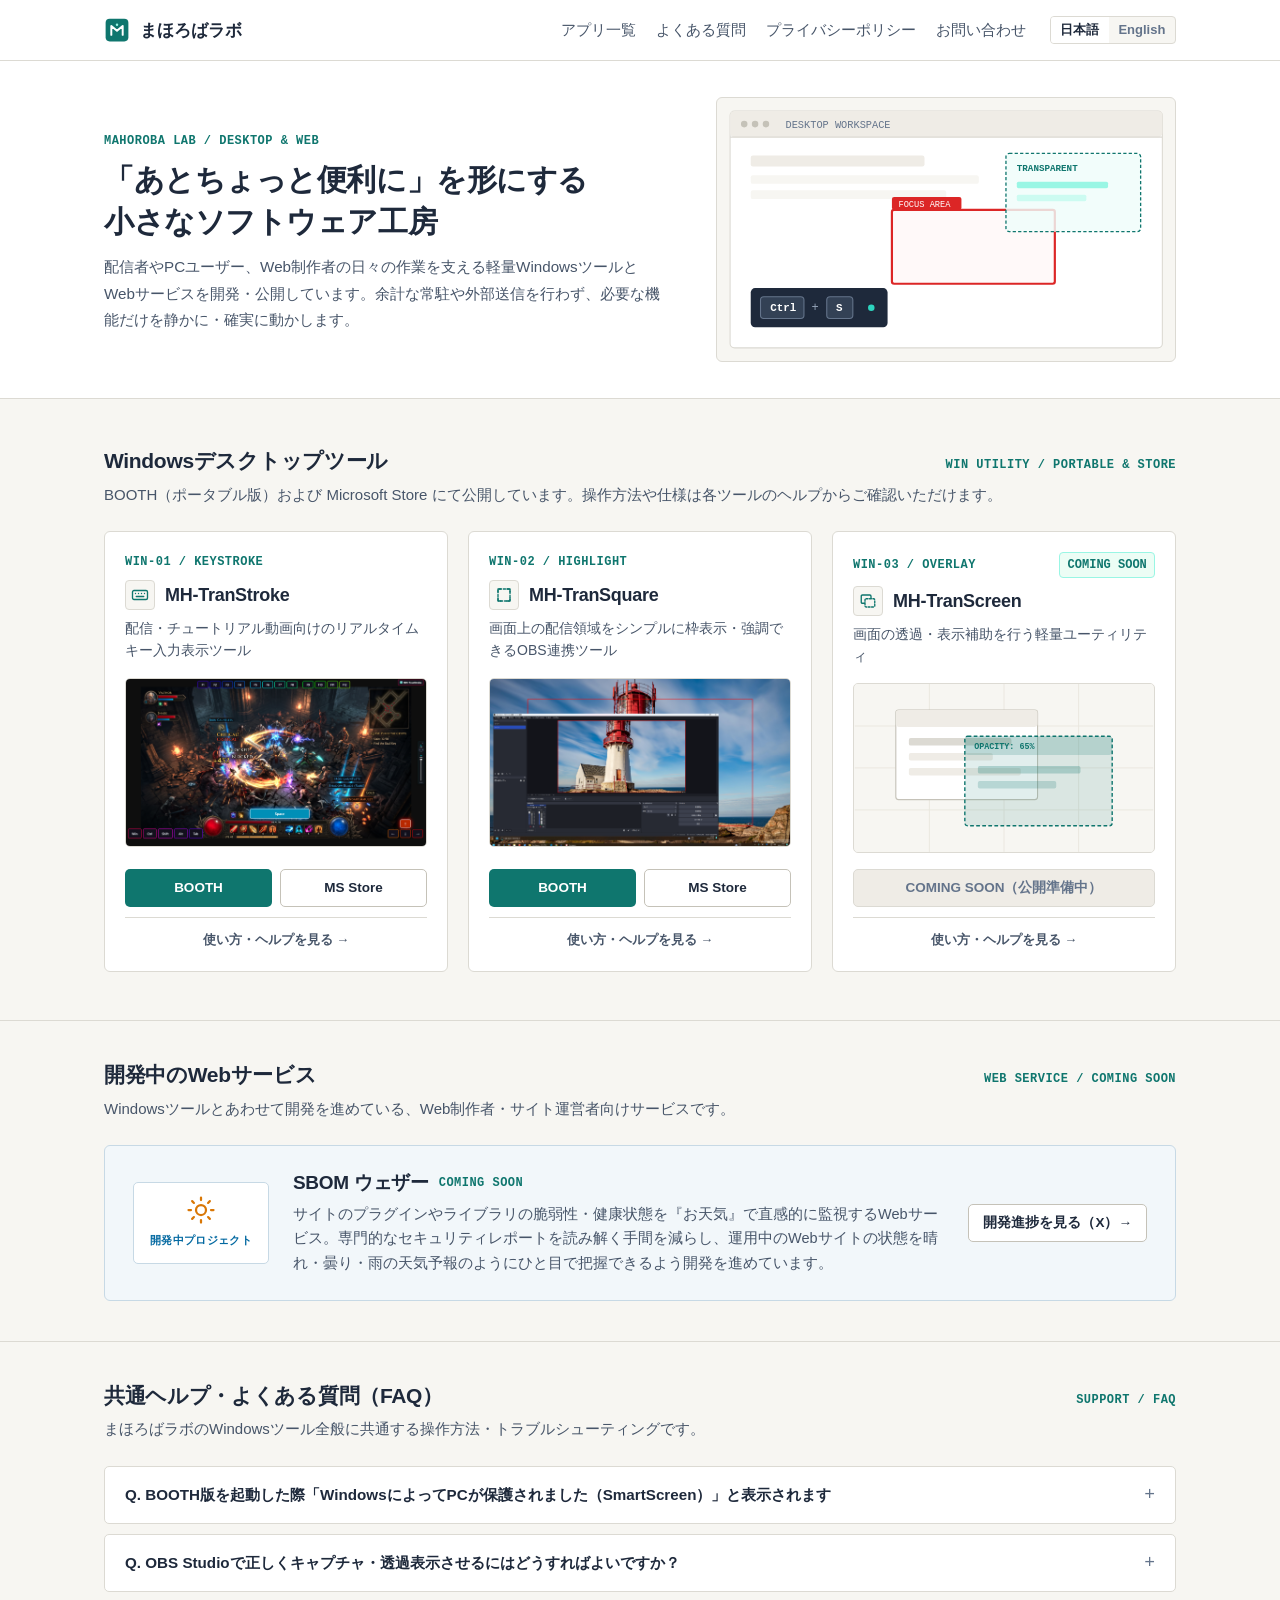
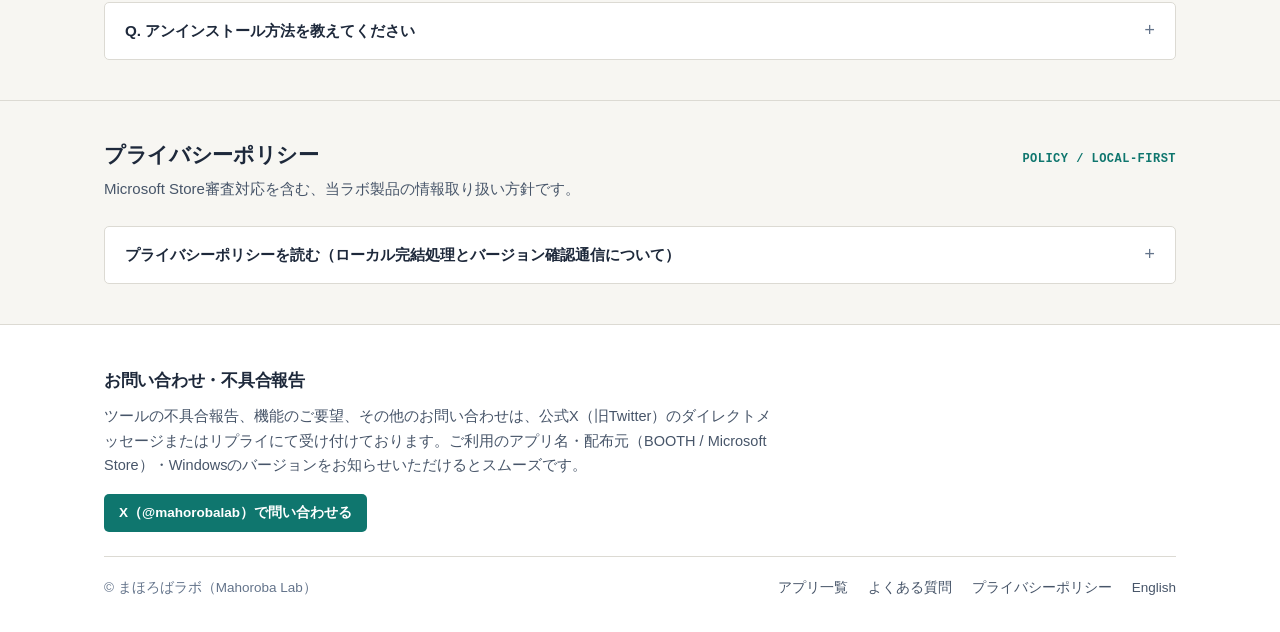
==== commit f524be4c: "feat: add mhtransquare app and prompt note to portal" ====
--- a/index.html
+++ b/index.html
@@ -1,388 +1,815 @@
-<!DOCTYPE html>
+<!doctype html>
 <html lang="ja">
-<head>
-  <meta charset="UTF-8">
-  <meta name="viewport" content="width=device-width, initial-scale=1.0">
-  <title>まほろばラボ（Mahoroba Lab）| 公式ポータル・ヘルプ</title>
-  <meta name="description" content="まほろばラボ（Mahoroba Lab）が提供するWindows向け軽量ユーティリティ群およびWebサービスの公式ポータル・共通ヘルプ・プライバシーポリシーです。">
-  <link rel="stylesheet" href="assets/css/style.css">
-</head>
-<body>
-  <header class="site-header">
-    <div class="container header-inner">
-      <a href="index.html" class="brand-link">
-        <svg class="brand-mark-svg" viewBox="0 0 32 32" fill="none" aria-hidden="true">
-          <rect x="2" y="2" width="28" height="28" rx="5" fill="#0F766E"/>
-          <path d="M9 22V11L16 17L23 11V22" stroke="#FFFFFF" stroke-width="2.4" stroke-linecap="round" stroke-linejoin="round"/>
-          <circle cx="16" cy="9.5" r="1.5" fill="#99F6E4"/>
-        </svg>
-        <span>まほろばラボ</span>
-      </a>
-      <div class="header-right">
-        <nav class="site-nav" aria-label="メインナビゲーション">
-          <a href="#apps">アプリ一覧</a>
-          <a href="#faq">よくある質問</a>
-          <a href="#privacy">プライバシーポリシー</a>
-          <a href="#contact">お問い合わせ</a>
-        </nav>
-        <div class="lang-switch" aria-label="言語切替">
-          <span class="lang-active" aria-current="page">日本語</span>
-          <a href="en/index.html" lang="en">English</a>
+  <head>
+    <meta charset="UTF-8" />
+    <meta name="viewport" content="width=device-width, initial-scale=1.0" />
+    <title>まほろばラボ（Mahoroba Lab）| 公式ポータル・ヘルプ</title>
+    <meta
+      name="description"
+      content="まほろばラボ（Mahoroba Lab）が提供するWindows向け軽量ユーティリティ群およびWebサービスの公式ポータル・共通ヘルプ・プライバシーポリシーです。"
+    />
+    <link rel="stylesheet" href="assets/css/style.css" />
+  </head>
+  <body>
+    <header class="site-header">
+      <div class="container header-inner">
+        <a href="index.html" class="brand-link">
+          <svg
+            class="brand-mark-svg"
+            viewBox="0 0 32 32"
+            fill="none"
+            aria-hidden="true"
+          >
+            <rect x="2" y="2" width="28" height="28" rx="5" fill="#0F766E" />
+            <path
+              d="M9 22V11L16 17L23 11V22"
+              stroke="#FFFFFF"
+              stroke-width="2.4"
+              stroke-linecap="round"
+              stroke-linejoin="round"
+            />
+            <circle cx="16" cy="9.5" r="1.5" fill="#99F6E4" />
+          </svg>
+          <span>まほろばラボ</span>
+        </a>
+        <div class="header-right">
+          <nav class="site-nav" aria-label="メインナビゲーション">
+            <a href="#apps">アプリ一覧</a>
+            <a href="#faq">よくある質問</a>
+            <a href="#privacy">プライバシーポリシー</a>
+            <a href="#contact">お問い合わせ</a>
+          </nav>
+          <div class="lang-switch" aria-label="言語切替">
+            <span class="lang-active" aria-current="page">日本語</span>
+            <a href="en/index.html" lang="en">English</a>
+          </div>
         </div>
       </div>
-    </div>
-  </header>
-
-  <main>
-    <!-- Compact 2-Column Intro -->
-    <section class="intro-band">
-      <div class="container">
-        <div class="intro-grid">
-          <div class="intro-copy">
-            <span class="mono-label">MAHOROBA LAB / DESKTOP &amp; WEB</span>
-            <h1 class="intro-title">「あとちょっと便利に」を形にする<br class="hero-br">小さなソフトウェア工房</h1>
-            <p class="intro-lead">
-              配信者やPCユーザー、Web制作者の日々の作業を支える軽量WindowsツールとWebサービスを開発・公開しています。余計な常駐や外部送信を行わず、必要な機能だけを静かに・確実に動かします。
-            </p>
-          </div>
-          <div class="intro-mockup" aria-hidden="true">
-            <svg viewBox="0 0 400 220" fill="none" xmlns="http://www.w3.org/2000/svg">
-              <!-- Desktop Frame -->
-              <rect x="1" y="1" width="398" height="218" rx="4" fill="#FFFFFF" stroke="#DCDAD3"/>
-              <rect x="1" y="1" width="398" height="24" rx="4" fill="#EFECE6"/>
-              <line x1="1" y1="25" x2="399" y2="25" stroke="#DCDAD3"/>
-              <circle cx="14" cy="13" r="3" fill="#C5C2B8"/>
-              <circle cx="24" cy="13" r="3" fill="#C5C2B8"/>
-              <circle cx="34" cy="13" r="3" fill="#C5C2B8"/>
-              <text x="52" y="16.5" fill="#64748B" font-family="Consolas, monospace" font-size="9.5">DESKTOP WORKSPACE</text>
-
-              <!-- Simulated App Content Lines -->
-              <rect x="20" y="42" width="160" height="10" rx="2" fill="#EFECE6"/>
-              <rect x="20" y="60" width="210" height="8" rx="2" fill="#F7F6F2"/>
-              <rect x="20" y="74" width="180" height="8" rx="2" fill="#F7F6F2"/>
-
-              <!-- Red Highlight Frame (MH-TranSquare) -->
-              <rect x="150" y="92" width="150" height="68" rx="2" fill="#FEF2F2" fill-opacity="0.45" stroke="#DC2626" stroke-width="2"/>
-              <rect x="150" y="80" width="64" height="12" rx="2" fill="#DC2626"/>
-              <text x="156" y="89" fill="#FFFFFF" font-family="Consolas, monospace" font-size="8">FOCUS AREA</text>
-
-              <!-- Translucent Overlay Window (MH-TranScreen) -->
-              <rect x="255" y="40" width="124" height="72" rx="3" fill="#F0FDFA" fill-opacity="0.82" stroke="#0F766E" stroke-width="1.2" stroke-dasharray="3 2"/>
-              <text x="265" y="56" fill="#0F766E" font-family="Consolas, monospace" font-size="8.5" font-weight="bold">TRANSPARENT</text>
-              <rect x="265" y="66" width="84" height="6" rx="1.5" fill="#99F6E4"/>
-              <rect x="265" y="78" width="64" height="6" rx="1.5" fill="#CCFBF1"/>
-
-              <!-- Floating Keystroke Overlay (MH-TranStroke) -->
-              <rect x="20" y="164" width="126" height="36" rx="4" fill="#1E293B"/>
-              <rect x="29" y="172" width="40" height="20" rx="3" fill="#334155" stroke="#64748B" stroke-width="1"/>
-              <text x="38" y="185.5" fill="#FFFFFF" font-family="Consolas, monospace" font-size="10" font-weight="bold">Ctrl</text>
-              <text x="76" y="185.5" fill="#94A3B8" font-family="Consolas, monospace" font-size="11">+</text>
-              <rect x="90" y="172" width="24" height="20" rx="3" fill="#334155" stroke="#64748B" stroke-width="1"/>
-              <text x="98.5" y="185.5" fill="#FFFFFF" font-family="Consolas, monospace" font-size="10" font-weight="bold">S</text>
-              <circle cx="131" cy="182" r="3" fill="#2DD4BF"/>
-            </svg>
-          </div>
-        </div>
-      </div>
-    </section>
-
-    <!-- Windows Desktop Tools Catalog -->
-    <section id="apps" class="section">
-      <div class="container">
-        <div class="section-header">
-          <div class="section-header-row">
-            <h2 class="section-title">Windowsデスクトップツール</h2>
-            <span class="mono-label">WIN UTILITY / PORTABLE &amp; STORE</span>
-          </div>
-          <p class="section-desc">BOOTH（ポータブル版）および Microsoft Store にて公開しています。操作方法や仕様は各ツールのヘルプからご確認いただけます。</p>
-        </div>
-
-        <div class="apps-grid">
-          <!-- MH-TranStroke -->
-          <article class="card">
-            <div class="app-card-header">
-              <div class="app-meta-row">
-                <span class="mono-label">WIN-01 / KEYSTROKE</span>
-                <span class="app-price-tag">300円 / Windows 10・11</span>
-              </div>
-              <div class="app-title-row">
-                <span class="app-icon-box" aria-hidden="true">
-                  <svg viewBox="0 0 24 24" fill="none" stroke="currentColor" stroke-width="1.8" stroke-linecap="round" stroke-linejoin="round">
-                    <rect x="2" y="6" width="20" height="12" rx="2"/>
-                    <path d="M6 10h.01M10 10h.01M14 10h.01M18 10h.01M7 14h10"/>
-                  </svg>
-                </span>
-                <h3 class="app-name">MH-TranStroke</h3>
-              </div>
-              <p class="app-tagline">配信・チュートリアル動画向けのリアルタイムキー入力表示ツール</p>
+    </header>
+
+    <main>
+      <!-- Compact 2-Column Intro -->
+      <section class="intro-band">
+        <div class="container">
+          <div class="intro-grid">
+            <div class="intro-copy">
+              <span class="mono-label">MAHOROBA LAB / DESKTOP &amp; WEB</span>
+              <h1 class="intro-title">
+                「あとちょっと便利に」を形にする<br
+                  class="hero-br"
+                />小さなソフトウェア工房
+              </h1>
+              <p class="intro-lead">
+                配信者やPCユーザー、Web制作者の日々の作業を支える軽量WindowsツールとWebサービスを開発・公開しています。余計な常駐や外部送信を行わず、必要な機能だけを静かに・確実に動かします。
+              </p>
             </div>
-            <div class="screenshot-frame">
-              <img src="assets/images/mhtranstrorke.png" alt="MH-TranStroke スクリーンショット" loading="lazy">
-            </div>
-            <div class="card-actions">
-              <div class="btn-pair">
-                <a href="https://mahorobalab.booth.pm/items/9150270" target="_blank" rel="noopener noreferrer" class="btn btn-primary">BOOTH</a>
-                <a href="https://apps.microsoft.com/detail/9N3MZCJGKTMC" target="_blank" rel="noopener noreferrer" class="btn btn-secondary">MS Store</a>
-              </div>
-              <a href="apps/mhtranstroke.html" class="card-help-link">使い方・ヘルプを見る →</a>
-            </div>
-          </article>
-
-          <!-- MH-TranSquare -->
-          <article class="card">
-            <div class="app-card-header">
-              <div class="app-meta-row">
-                <span class="mono-label">WIN-02 / HIGHLIGHT</span>
-                <span class="app-price-tag">300円 / Windows 10・11</span>
-              </div>
-              <div class="app-title-row">
-                <span class="app-icon-box" aria-hidden="true">
-                  <svg viewBox="0 0 24 24" fill="none" stroke="currentColor" stroke-width="1.8" stroke-linecap="round" stroke-linejoin="round">
-                    <rect x="4" y="4" width="16" height="16" rx="1.5" stroke-dasharray="3 2.5"/>
-                    <path d="M4 8V4h4M16 4h4v4M4 16v4h4M16 20h4v-4"/>
-                  </svg>
-                </span>
-                <h3 class="app-name">MH-TranSquare</h3>
-              </div>
-              <p class="app-tagline">画面上の指定領域をシンプルに枠表示・強調できるOBS連携ツール</p>
-            </div>
-            <div class="screenshot-frame">
-              <img src="assets/images/mhtransquare.png" alt="MH-TranSquare スクリーンショット" loading="lazy">
-            </div>
-            <div class="card-actions">
-              <div class="btn-pair">
-                <a href="https://mahorobalab.booth.pm/items/9150044" target="_blank" rel="noopener noreferrer" class="btn btn-primary">BOOTH</a>
-                <a href="https://apps.microsoft.com/detail/9MWCC31HVM4F" target="_blank" rel="noopener noreferrer" class="btn btn-secondary">MS Store</a>
-              </div>
-              <a href="apps/mhtransquare.html" class="card-help-link">使い方・ヘルプを見る →</a>
-            </div>
-          </article>
-
-          <!-- MH-TranScreen -->
-          <article class="card">
-            <div class="app-card-header">
-              <div class="app-meta-row">
-                <span class="mono-label">WIN-03 / OVERLAY</span>
-                <span class="app-price-tag is-soon">COMING SOON</span>
-              </div>
-              <div class="app-title-row">
-                <span class="app-icon-box" aria-hidden="true">
-                  <svg viewBox="0 0 24 24" fill="none" stroke="currentColor" stroke-width="1.8" stroke-linecap="round" stroke-linejoin="round">
-                    <rect x="3" y="4" width="13" height="11" rx="1.5"/>
-                    <rect x="8" y="9" width="13" height="11" rx="1.5" fill="#F7F6F2" stroke-dasharray="2.5 2"/>
-                  </svg>
-                </span>
-                <h3 class="app-name">MH-TranScreen</h3>
-              </div>
-              <p class="app-tagline">画面の透過・表示補助を行う軽量ユーティリティ</p>
-            </div>
-            <div class="screenshot-frame" aria-label="MH-TranScreen UIイメージ">
-              <svg viewBox="0 0 320 180" fill="none" xmlns="http://www.w3.org/2000/svg">
-                <rect width="320" height="180" fill="#F7F6F2"/>
-                <path d="M0 45H320M0 90H320M0 135H320M80 0V180M160 0V180M240 0V180" stroke="#EAE7DF" stroke-width="1"/>
-                <!-- Base window -->
-                <rect x="44" y="28" width="152" height="96" rx="3" fill="#FFFFFF" stroke="#C5C2B8" stroke-width="1.2"/>
-                <rect x="44" y="28" width="152" height="18" rx="3" fill="#EFECE6"/>
-                <rect x="58" y="58" width="110" height="8" rx="2" fill="#DCDAD3"/>
-                <rect x="58" y="74" width="90" height="8" rx="2" fill="#EFECE6"/>
-                <rect x="58" y="90" width="120" height="8" rx="2" fill="#EFECE6"/>
-                <!-- Semi-transparent overlay window -->
-                <rect x="118" y="56" width="158" height="96" rx="3" fill="#0F766E" fill-opacity="0.12" stroke="#0F766E" stroke-width="1.5" stroke-dasharray="4 2.5"/>
-                <rect x="118" y="56" width="158" height="20" rx="3" fill="#0F766E" fill-opacity="0.18"/>
-                <text x="128" y="69.5" fill="#0F766E" font-family="Consolas, monospace" font-size="9" font-weight="bold">OPACITY: 65%</text>
-                <rect x="132" y="88" width="110" height="8" rx="2" fill="#0F766E" fill-opacity="0.25"/>
-                <rect x="132" y="104" width="84" height="8" rx="2" fill="#0F766E" fill-opacity="0.2"/>
+            <div class="intro-mockup" aria-hidden="true">
+              <svg
+                viewBox="0 0 400 220"
+                fill="none"
+                xmlns="http://www.w3.org/2000/svg"
+              >
+                <!-- Desktop Frame -->
+                <rect
+                  x="1"
+                  y="1"
+                  width="398"
+                  height="218"
+                  rx="4"
+                  fill="#FFFFFF"
+                  stroke="#DCDAD3"
+                />
+                <rect
+                  x="1"
+                  y="1"
+                  width="398"
+                  height="24"
+                  rx="4"
+                  fill="#EFECE6"
+                />
+                <line x1="1" y1="25" x2="399" y2="25" stroke="#DCDAD3" />
+                <circle cx="14" cy="13" r="3" fill="#C5C2B8" />
+                <circle cx="24" cy="13" r="3" fill="#C5C2B8" />
+                <circle cx="34" cy="13" r="3" fill="#C5C2B8" />
+                <text
+                  x="52"
+                  y="16.5"
+                  fill="#64748B"
+                  font-family="Consolas, monospace"
+                  font-size="9.5"
+                >
+                  DESKTOP WORKSPACE
+                </text>
+
+                <!-- Simulated App Content Lines -->
+                <rect
+                  x="20"
+                  y="42"
+                  width="160"
+                  height="10"
+                  rx="2"
+                  fill="#EFECE6"
+                />
+                <rect
+                  x="20"
+                  y="60"
+                  width="210"
+                  height="8"
+                  rx="2"
+                  fill="#F7F6F2"
+                />
+                <rect
+                  x="20"
+                  y="74"
+                  width="180"
+                  height="8"
+                  rx="2"
+                  fill="#F7F6F2"
+                />
+
+                <!-- Red Highlight Frame (MH-TranSquare) -->
+                <rect
+                  x="150"
+                  y="92"
+                  width="150"
+                  height="68"
+                  rx="2"
+                  fill="#FEF2F2"
+                  fill-opacity="0.45"
+                  stroke="#DC2626"
+                  stroke-width="2"
+                />
+                <rect
+                  x="150"
+                  y="80"
+                  width="64"
+                  height="12"
+                  rx="2"
+                  fill="#DC2626"
+                />
+                <text
+                  x="156"
+                  y="89"
+                  fill="#FFFFFF"
+                  font-family="Consolas, monospace"
+                  font-size="8"
+                >
+                  FOCUS AREA
+                </text>
+
+                <!-- Translucent Overlay Window (MH-TranScreen) -->
+                <rect
+                  x="255"
+                  y="40"
+                  width="124"
+                  height="72"
+                  rx="3"
+                  fill="#F0FDFA"
+                  fill-opacity="0.82"
+                  stroke="#0F766E"
+                  stroke-width="1.2"
+                  stroke-dasharray="3 2"
+                />
+                <text
+                  x="265"
+                  y="56"
+                  fill="#0F766E"
+                  font-family="Consolas, monospace"
+                  font-size="8.5"
+                  font-weight="bold"
+                >
+                  TRANSPARENT
+                </text>
+                <rect
+                  x="265"
+                  y="66"
+                  width="84"
+                  height="6"
+                  rx="1.5"
+                  fill="#99F6E4"
+                />
+                <rect
+                  x="265"
+                  y="78"
+                  width="64"
+                  height="6"
+                  rx="1.5"
+                  fill="#CCFBF1"
+                />
+
+                <!-- Floating Keystroke Overlay (MH-TranStroke) -->
+                <rect
+                  x="20"
+                  y="164"
+                  width="126"
+                  height="36"
+                  rx="4"
+                  fill="#1E293B"
+                />
+                <rect
+                  x="29"
+                  y="172"
+                  width="40"
+                  height="20"
+                  rx="3"
+                  fill="#334155"
+                  stroke="#64748B"
+                  stroke-width="1"
+                />
+                <text
+                  x="38"
+                  y="185.5"
+                  fill="#FFFFFF"
+                  font-family="Consolas, monospace"
+                  font-size="10"
+                  font-weight="bold"
+                >
+                  Ctrl
+                </text>
+                <text
+                  x="76"
+                  y="185.5"
+                  fill="#94A3B8"
+                  font-family="Consolas, monospace"
+                  font-size="11"
+                >
+                  +
+                </text>
+                <rect
+                  x="90"
+                  y="172"
+                  width="24"
+                  height="20"
+                  rx="3"
+                  fill="#334155"
+                  stroke="#64748B"
+                  stroke-width="1"
+                />
+                <text
+                  x="98.5"
+                  y="185.5"
+                  fill="#FFFFFF"
+                  font-family="Consolas, monospace"
+                  font-size="10"
+                  font-weight="bold"
+                >
+                  S
+                </text>
+                <circle cx="131" cy="182" r="3" fill="#2DD4BF" />
               </svg>
             </div>
-            <div class="card-actions">
-              <span class="btn btn-disabled" aria-disabled="true">COMING SOON（公開準備中）</span>
-              <a href="apps/mhtranscreen.html" class="card-help-link">使い方・ヘルプを見る →</a>
+          </div>
+        </div>
+      </section>
+
+      <!-- Windows Desktop Tools Catalog -->
+      <section id="apps" class="section">
+        <div class="container">
+          <div class="section-header">
+            <div class="section-header-row">
+              <h2 class="section-title">Windowsデスクトップツール</h2>
+              <span class="mono-label">WIN UTILITY / PORTABLE &amp; STORE</span>
+            </div>
+            <p class="section-desc">
+              BOOTH（ポータブル版）および Microsoft Store
+              にて公開しています。操作方法や仕様は各ツールのヘルプからご確認いただけます。
+            </p>
+          </div>
+
+          <div class="apps-grid">
+            <!-- MH-TranStroke -->
+            <article class="card">
+              <div class="app-card-header">
+                <div class="app-meta-row">
+                  <span class="mono-label">WIN-01 / KEYSTROKE</span>
+                  <!-- <span class="app-price-tag">300円 / Windows 10・11</span> -->
+                </div>
+                <div class="app-title-row">
+                  <span class="app-icon-box" aria-hidden="true">
+                    <svg
+                      viewBox="0 0 24 24"
+                      fill="none"
+                      stroke="currentColor"
+                      stroke-width="1.8"
+                      stroke-linecap="round"
+                      stroke-linejoin="round"
+                    >
+                      <rect x="2" y="6" width="20" height="12" rx="2" />
+                      <path
+                        d="M6 10h.01M10 10h.01M14 10h.01M18 10h.01M7 14h10"
+                      />
+                    </svg>
+                  </span>
+                  <h3 class="app-name">MH-TranStroke</h3>
+                </div>
+                <p class="app-tagline">
+                  配信・チュートリアル動画向けのリアルタイムキー入力表示ツール
+                </p>
+              </div>
+              <div class="screenshot-frame">
+                <img
+                  src="assets/images/mhtranstrorke.png"
+                  alt="MH-TranStroke スクリーンショット"
+                  loading="lazy"
+                />
+              </div>
+              <div class="card-actions">
+                <div class="btn-pair">
+                  <a
+                    href="https://mahorobalab.booth.pm/items/9150270"
+                    target="_blank"
+                    rel="noopener noreferrer"
+                    class="btn btn-primary"
+                    >BOOTH</a
+                  >
+                  <a
+                    href="https://apps.microsoft.com/detail/9N3MZCJGKTMC"
+                    target="_blank"
+                    rel="noopener noreferrer"
+                    class="btn btn-secondary"
+                    >MS Store</a
+                  >
+                </div>
+                <a href="apps/mhtranstroke.html" class="card-help-link"
+                  >使い方・ヘルプを見る →</a
+                >
+              </div>
+            </article>
+
+            <!-- MH-TranSquare -->
+            <article class="card">
+              <div class="app-card-header">
+                <div class="app-meta-row">
+                  <span class="mono-label">WIN-02 / HIGHLIGHT</span>
+                  <!-- <span class="app-price-tag">300円 / Windows 10・11</span> -->
+                </div>
+                <div class="app-title-row">
+                  <span class="app-icon-box" aria-hidden="true">
+                    <svg
+                      viewBox="0 0 24 24"
+                      fill="none"
+                      stroke="currentColor"
+                      stroke-width="1.8"
+                      stroke-linecap="round"
+                      stroke-linejoin="round"
+                    >
+                      <rect
+                        x="4"
+                        y="4"
+                        width="16"
+                        height="16"
+                        rx="1.5"
+                        stroke-dasharray="3 2.5"
+                      />
+                      <path d="M4 8V4h4M16 4h4v4M4 16v4h4M16 20h4v-4" />
+                    </svg>
+                  </span>
+                  <h3 class="app-name">MH-TranSquare</h3>
+                </div>
+                <p class="app-tagline">
+                  画面上の配信領域をシンプルに枠表示・強調できるOBS連携ツール
+                </p>
+              </div>
+              <div class="screenshot-frame">
+                <img
+                  src="assets/images/mhtransquare.png"
+                  alt="MH-TranSquare スクリーンショット"
+                  loading="lazy"
+                />
+              </div>
+              <div class="card-actions">
+                <div class="btn-pair">
+                  <a
+                    href="https://mahorobalab.booth.pm/items/9150044"
+                    target="_blank"
+                    rel="noopener noreferrer"
+                    class="btn btn-primary"
+                    >BOOTH</a
+                  >
+                  <a
+                    href="https://apps.microsoft.com/detail/9MWCC31HVM4F"
+                    target="_blank"
+                    rel="noopener noreferrer"
+                    class="btn btn-secondary"
+                    >MS Store</a
+                  >
+                </div>
+                <a href="apps/mhtransquare.html" class="card-help-link"
+                  >使い方・ヘルプを見る →</a
+                >
+              </div>
+            </article>
+
+            <!-- MH-TranScreen -->
+            <article class="card">
+              <div class="app-card-header">
+                <div class="app-meta-row">
+                  <span class="mono-label">WIN-03 / OVERLAY</span>
+                  <span class="app-price-tag is-soon">COMING SOON</span>
+                </div>
+                <div class="app-title-row">
+                  <span class="app-icon-box" aria-hidden="true">
+                    <svg
+                      viewBox="0 0 24 24"
+                      fill="none"
+                      stroke="currentColor"
+                      stroke-width="1.8"
+                      stroke-linecap="round"
+                      stroke-linejoin="round"
+                    >
+                      <rect x="3" y="4" width="13" height="11" rx="1.5" />
+                      <rect
+                        x="8"
+                        y="9"
+                        width="13"
+                        height="11"
+                        rx="1.5"
+                        fill="#F7F6F2"
+                        stroke-dasharray="2.5 2"
+                      />
+                    </svg>
+                  </span>
+                  <h3 class="app-name">MH-TranScreen</h3>
+                </div>
+                <p class="app-tagline">
+                  画面の透過・表示補助を行う軽量ユーティリティ
+                </p>
+              </div>
+              <div
+                class="screenshot-frame"
+                aria-label="MH-TranScreen UIイメージ"
+              >
+                <svg
+                  viewBox="0 0 320 180"
+                  fill="none"
+                  xmlns="http://www.w3.org/2000/svg"
+                >
+                  <rect width="320" height="180" fill="#F7F6F2" />
+                  <path
+                    d="M0 45H320M0 90H320M0 135H320M80 0V180M160 0V180M240 0V180"
+                    stroke="#EAE7DF"
+                    stroke-width="1"
+                  />
+                  <!-- Base window -->
+                  <rect
+                    x="44"
+                    y="28"
+                    width="152"
+                    height="96"
+                    rx="3"
+                    fill="#FFFFFF"
+                    stroke="#C5C2B8"
+                    stroke-width="1.2"
+                  />
+                  <rect
+                    x="44"
+                    y="28"
+                    width="152"
+                    height="18"
+                    rx="3"
+                    fill="#EFECE6"
+                  />
+                  <rect
+                    x="58"
+                    y="58"
+                    width="110"
+                    height="8"
+                    rx="2"
+                    fill="#DCDAD3"
+                  />
+                  <rect
+                    x="58"
+                    y="74"
+                    width="90"
+                    height="8"
+                    rx="2"
+                    fill="#EFECE6"
+                  />
+                  <rect
+                    x="58"
+                    y="90"
+                    width="120"
+                    height="8"
+                    rx="2"
+                    fill="#EFECE6"
+                  />
+                  <!-- Semi-transparent overlay window -->
+                  <rect
+                    x="118"
+                    y="56"
+                    width="158"
+                    height="96"
+                    rx="3"
+                    fill="#0F766E"
+                    fill-opacity="0.12"
+                    stroke="#0F766E"
+                    stroke-width="1.5"
+                    stroke-dasharray="4 2.5"
+                  />
+                  <rect
+                    x="118"
+                    y="56"
+                    width="158"
+                    height="20"
+                    rx="3"
+                    fill="#0F766E"
+                    fill-opacity="0.18"
+                  />
+                  <text
+                    x="128"
+                    y="69.5"
+                    fill="#0F766E"
+                    font-family="Consolas, monospace"
+                    font-size="9"
+                    font-weight="bold"
+                  >
+                    OPACITY: 65%
+                  </text>
+                  <rect
+                    x="132"
+                    y="88"
+                    width="110"
+                    height="8"
+                    rx="2"
+                    fill="#0F766E"
+                    fill-opacity="0.25"
+                  />
+                  <rect
+                    x="132"
+                    y="104"
+                    width="84"
+                    height="8"
+                    rx="2"
+                    fill="#0F766E"
+                    fill-opacity="0.2"
+                  />
+                </svg>
+              </div>
+              <div class="card-actions">
+                <span class="btn btn-disabled" aria-disabled="true"
+                  >COMING SOON（公開準備中）</span
+                >
+                <a href="apps/mhtranscreen.html" class="card-help-link"
+                  >使い方・ヘルプを見る →</a
+                >
+              </div>
+            </article>
+          </div>
+        </div>
+      </section>
+
+      <!-- Web Service in Development (Horizontal Banner Card) -->
+      <section
+        id="web-services"
+        class="section section-compact section-divider"
+      >
+        <div class="container">
+          <div class="section-header">
+            <div class="section-header-row">
+              <h2 class="section-title">開発中のWebサービス</h2>
+              <span class="mono-label">WEB SERVICE / COMING SOON</span>
+            </div>
+            <p class="section-desc">
+              Windowsツールとあわせて開発を進めている、Web制作者・サイト運営者向けサービスです。
+            </p>
+          </div>
+
+          <article class="weather-banner">
+            <div class="weather-badge-col">
+              <svg
+                viewBox="0 0 24 24"
+                fill="none"
+                stroke="#D97706"
+                stroke-width="1.8"
+                stroke-linecap="round"
+                aria-hidden="true"
+              >
+                <circle cx="12" cy="12" r="4" />
+                <path
+                  d="M12 2v2M12 20v2M4.93 4.93l1.41 1.41M17.66 17.66l1.41 1.41M2 12h2M20 12h2M4.93 19.07l1.41-1.41M17.66 6.34l1.41-1.41"
+                />
+              </svg>
+              <span class="weather-dev-label">開発中プロジェクト</span>
+            </div>
+
+            <div class="weather-content-col">
+              <div class="service-title-row">
+                <h3 class="service-title">SBOM ウェザー</h3>
+                <span class="mono-label">COMING SOON</span>
+              </div>
+              <p class="service-desc">
+                サイトのプラグインやライブラリの脆弱性・健康状態を『お天気』で直感的に監視するWebサービス。専門的なセキュリティレポートを読み解く手間を減らし、運用中のWebサイトの状態を晴れ・曇り・雨の天気予報のようにひと目で把握できるよう開発を進めています。
+              </p>
+            </div>
+
+            <div class="weather-action-col">
+              <a
+                href="https://x.com/mahorobalab"
+                target="_blank"
+                rel="noopener noreferrer"
+                class="btn btn-secondary"
+              >
+                開発進捗を見る（X）→
+              </a>
             </div>
           </article>
         </div>
-      </div>
-    </section>
-
-    <!-- Web Service in Development (Horizontal Banner Card) -->
-    <section id="web-services" class="section section-compact section-divider">
+      </section>
+
+      <!-- Common Help & FAQ -->
+      <section id="faq" class="section section-compact section-divider">
+        <div class="container">
+          <div class="section-header">
+            <div class="section-header-row">
+              <h2 class="section-title">共通ヘルプ・よくある質問（FAQ）</h2>
+              <span class="mono-label">SUPPORT / FAQ</span>
+            </div>
+            <p class="section-desc">
+              まほろばラボのWindowsツール全般に共通する操作方法・トラブルシューティングです。
+            </p>
+          </div>
+
+          <div class="accordion-list">
+            <details class="accordion-item">
+              <summary class="accordion-summary">
+                Q.
+                BOOTH版を起動した際「WindowsによってPCが保護されました（SmartScreen）」と表示されます
+              </summary>
+              <div class="accordion-body">
+                <p>
+                  BOOTHで配布しているポータブル版は個人開発による実行ファイルであるため、ダウンロード直後や利用者が少ない段階でMicrosoft
+                  Defender SmartScreenの警告画面が表示される場合があります。
+                </p>
+                <p>
+                  公式配布ページ（BOOTH）から直接ダウンロードしたファイルであることをご確認のうえ、以下の手順で起動してください。
+                </p>
+                <ol>
+                  <li>
+                    警告画面内の「<strong>詳細情報</strong>」をクリックします。
+                  </li>
+                  <li>
+                    画面下部に表示される「<strong>実行</strong>」ボタンをクリックします。
+                  </li>
+                </ol>
+                <p>
+                  ※一度実行を許可すると、次回以降は警告なしで起動できます。なお、Microsoft
+                  Store版ではStore側の審査・署名を経由して配布されるため、この警告は表示されません。
+                </p>
+              </div>
+            </details>
+
+            <details class="accordion-item">
+              <summary class="accordion-summary">
+                Q. OBS
+                Studioで正しくキャプチャ・透過表示させるにはどうすればよいですか？
+              </summary>
+              <div class="accordion-body">
+                <p>
+                  各ツールをOBS
+                  Studio上で背景透過のまま重ねて表示したい場合は、「ウィンドウキャプチャ」または「ゲームキャプチャ」の設定をご確認ください。
+                </p>
+                <ol>
+                  <li>
+                    OBSの「ソース」から「<strong>ウィンドウキャプチャ</strong>」を追加し、対象のアプリウィンドウを選択します。
+                  </li>
+                  <li>
+                    キャプチャ方法が表示されない・透過されない場合は、プロパティの「キャプチャ方法」を「<strong
+                      >Windows 10 (1903以降)</strong
+                    >」に変更してみてください。
+                  </li>
+                  <li>
+                    透過背景に対応したツールで「透過を許可」オプションが利用できる場合は有効にします。ゲームキャプチャを使用する場合は、プロパティ内の「<strong>透過を許可</strong>」にチェックを入れてください。
+                  </li>
+                </ol>
+                <p>
+                  各アプリ固有の推奨設定については、各アプリの「使い方・ヘルプを見る」ページもあわせてご参照ください。
+                </p>
+              </div>
+            </details>
+
+            <details class="accordion-item">
+              <summary class="accordion-summary">
+                Q. アンインストール方法を教えてください
+              </summary>
+              <div class="accordion-body">
+                <p>ご利用の配布形態によって手順が異なります。</p>
+                <ul>
+                  <li>
+                    <strong>BOOTH版（ポータブル版）：</strong
+                    >インストーラーを使用していないため、レジストリ等への登録は行われません。アプリを終了した状態で、展開したフォルダごと削除するだけでアンインストールは完了します。
+                  </li>
+                  <li>
+                    <strong>Microsoft Store版：</strong
+                    >Windowsの「設定」＞「アプリ」＞「インストールされているアプリ」から該当アプリを選び、「アンインストール」をクリックしてください。
+                  </li>
+                </ul>
+              </div>
+            </details>
+          </div>
+        </div>
+      </section>
+
+      <!-- Privacy Policy (Compact Accordion) -->
+      <section id="privacy" class="section section-compact section-divider">
+        <div class="container">
+          <div class="section-header">
+            <div class="section-header-row">
+              <h2 class="section-title">プライバシーポリシー</h2>
+              <span class="mono-label">POLICY / LOCAL-FIRST</span>
+            </div>
+            <p class="section-desc">
+              Microsoft Store審査対応を含む、当ラボ製品の情報取り扱い方針です。
+            </p>
+          </div>
+
+          <div class="accordion-list">
+            <details id="privacy-details" class="accordion-item">
+              <summary class="accordion-summary">
+                プライバシーポリシーを読む（ローカル完結処理とバージョン確認通信について）
+              </summary>
+              <div class="accordion-body">
+                <div class="policy-article">
+                  <h3>1. ユーザーデータのローカル処理と非収集</h3>
+                  <p>
+                    当ラボが提供する各アプリケーションにおいて、ユーザーが入力したキー情報、画面上の表示領域やキャプチャ情報、設定内容などのデータは、<strong>すべてご利用のローカル端末内のみで処理</strong>されます。これらの情報が外部サーバーへ送信・保存・収集されることは一切ありません。
+                  </p>
+                </div>
+
+                <div class="policy-article">
+                  <h3>2. バージョン確認のための通信</h3>
+                  <p>
+                    アプリの最新バージョンを確認し、更新の有無をお知らせする目的で、GitHub上に配置された公開JSONファイルへの読み取り専用通信（HTTPS
+                    GETリクエスト）を行う場合があります。この通信において、個人を特定できる情報や端末内のユーザーデータが送信されることはありません。
+                  </p>
+                </div>
+
+                <div class="policy-article">
+                  <h3>3. 第三者への提供</h3>
+                  <p>
+                    当ラボのアプリケーションはユーザーデータを収集しないため、個人情報を第三者へ提供・共有することはありません。
+                  </p>
+                </div>
+
+                <div class="policy-article">
+                  <h3>4. お問い合わせおよび改定</h3>
+                  <p>
+                    本プライバシーポリシーに関するお問い合わせは、公式Xアカウント（@mahorobalab）までご連絡ください。また、法令やアプリ仕様の変更に伴い、本ポリシーを予告なく改定する場合があります。
+                  </p>
+                </div>
+
+                <p class="policy-meta">UPDATED: 2026-11 / MAHOROBA LAB</p>
+              </div>
+            </details>
+          </div>
+        </div>
+      </section>
+    </main>
+
+    <!-- Footer & Contact -->
+    <footer id="contact" class="site-footer">
       <div class="container">
-        <div class="section-header">
-          <div class="section-header-row">
-            <h2 class="section-title">開発中のWebサービス</h2>
-            <span class="mono-label">WEB SERVICE / COMING SOON</span>
-          </div>
-          <p class="section-desc">Windowsツールとあわせて開発を進めている、Web制作者・サイト運営者向けサービスです。</p>
+        <div class="footer-contact">
+          <h2 class="footer-title">お問い合わせ・不具合報告</h2>
+          <p class="footer-desc">
+            ツールの不具合報告、機能のご要望、その他のお問い合わせは、公式X（旧Twitter）のダイレクトメッセージまたはリプライにて受け付けております。ご利用のアプリ名・配布元（BOOTH
+            / Microsoft
+            Store）・Windowsのバージョンをお知らせいただけるとスムーズです。
+          </p>
+          <div class="footer-actions">
+            <a
+              href="https://x.com/mahorobalab"
+              target="_blank"
+              rel="noopener noreferrer"
+              class="btn btn-primary"
+            >
+              X（@mahorobalab）で問い合わせる
+            </a>
+          </div>
         </div>
 
-        <article class="weather-banner">
-          <div class="weather-badge-col">
-            <svg viewBox="0 0 24 24" fill="none" stroke="#D97706" stroke-width="1.8" stroke-linecap="round" aria-hidden="true">
-              <circle cx="12" cy="12" r="4"/>
-              <path d="M12 2v2M12 20v2M4.93 4.93l1.41 1.41M17.66 17.66l1.41 1.41M2 12h2M20 12h2M4.93 19.07l1.41-1.41M17.66 6.34l1.41-1.41"/>
-            </svg>
-            <span class="weather-dev-label">開発中プロジェクト</span>
-          </div>
-
-          <div class="weather-content-col">
-            <div class="service-title-row">
-              <h3 class="service-title">SBOM ウェザー</h3>
-              <span class="mono-label">COMING SOON</span>
-            </div>
-            <p class="service-desc">
-              サイトのプラグインやライブラリの脆弱性・健康状態を『お天気』で直感的に監視するWebサービス。専門的なセキュリティレポートを読み解く手間を減らし、運用中のWebサイトの状態を晴れ・曇り・雨の天気予報のようにひと目で把握できるよう開発を進めています。
-            </p>
-          </div>
-
-          <div class="weather-action-col">
-            <a href="https://x.com/mahorobalab" target="_blank" rel="noopener noreferrer" class="btn btn-secondary">
-              開発進捗を見る（X）→
-            </a>
-          </div>
-        </article>
-      </div>
-    </section>
-
-    <!-- Common Help & FAQ -->
-    <section id="faq" class="section section-compact section-divider">
-      <div class="container">
-        <div class="section-header">
-          <div class="section-header-row">
-            <h2 class="section-title">共通ヘルプ・よくある質問（FAQ）</h2>
-            <span class="mono-label">SUPPORT / FAQ</span>
-          </div>
-          <p class="section-desc">まほろばラボのWindowsツール全般に共通する操作方法・トラブルシューティングです。</p>
-        </div>
-
-        <div class="accordion-list">
-          <details class="accordion-item">
-            <summary class="accordion-summary">Q. BOOTH版を起動した際「WindowsによってPCが保護されました（SmartScreen）」と表示されます</summary>
-            <div class="accordion-body">
-              <p>BOOTHで配布しているポータブル版は個人開発による実行ファイルであるため、ダウンロード直後や利用者が少ない段階でMicrosoft Defender SmartScreenの警告画面が表示される場合があります。</p>
-              <p>公式配布ページ（BOOTH）から直接ダウンロードしたファイルであることをご確認のうえ、以下の手順で起動してください。</p>
-              <ol>
-                <li>警告画面内の「<strong>詳細情報</strong>」をクリックします。</li>
-                <li>画面下部に表示される「<strong>実行</strong>」ボタンをクリックします。</li>
-              </ol>
-              <p>※一度実行を許可すると、次回以降は警告なしで起動できます。なお、Microsoft Store版ではStore側の審査・署名を経由して配布されるため、この警告は表示されません。</p>
-            </div>
-          </details>
-
-          <details class="accordion-item">
-            <summary class="accordion-summary">Q. OBS Studioで正しくキャプチャ・透過表示させるにはどうすればよいですか？</summary>
-            <div class="accordion-body">
-              <p>各ツールをOBS Studio上で背景透過のまま重ねて表示したい場合は、「ウィンドウキャプチャ」または「ゲームキャプチャ」の設定をご確認ください。</p>
-              <ol>
-                <li>OBSの「ソース」から「<strong>ウィンドウキャプチャ</strong>」を追加し、対象のアプリウィンドウを選択します。</li>
-                <li>キャプチャ方法が表示されない・透過されない場合は、プロパティの「キャプチャ方法」を「<strong>Windows 10 (1903以降)</strong>」に変更してみてください。</li>
-                <li>透過背景に対応したツールで「透過を許可」オプションが利用できる場合は有効にします。ゲームキャプチャを使用する場合は、プロパティ内の「<strong>透過を許可</strong>」にチェックを入れてください。</li>
-              </ol>
-              <p>各アプリ固有の推奨設定については、各アプリの「使い方・ヘルプを見る」ページもあわせてご参照ください。</p>
-            </div>
-          </details>
-
-          <details class="accordion-item">
-            <summary class="accordion-summary">Q. アンインストール方法を教えてください</summary>
-            <div class="accordion-body">
-              <p>ご利用の配布形態によって手順が異なります。</p>
-              <ul>
-                <li><strong>BOOTH版（ポータブル版）：</strong>インストーラーを使用していないため、レジストリ等への登録は行われません。アプリを終了した状態で、展開したフォルダごと削除するだけでアンインストールは完了します。</li>
-                <li><strong>Microsoft Store版：</strong>Windowsの「設定」＞「アプリ」＞「インストールされているアプリ」から該当アプリを選び、「アンインストール」をクリックしてください。</li>
-              </ul>
-            </div>
-          </details>
+        <div class="footer-bottom">
+          <p>© まほろばラボ（Mahoroba Lab）</p>
+          <div class="footer-links">
+            <a href="#apps">アプリ一覧</a>
+            <a href="#faq">よくある質問</a>
+            <a href="#privacy">プライバシーポリシー</a>
+            <a href="en/index.html" lang="en">English</a>
+          </div>
         </div>
       </div>
-    </section>
-
-    <!-- Privacy Policy (Compact Accordion) -->
-    <section id="privacy" class="section section-compact section-divider">
-      <div class="container">
-        <div class="section-header">
-          <div class="section-header-row">
-            <h2 class="section-title">プライバシーポリシー</h2>
-            <span class="mono-label">POLICY / LOCAL-FIRST</span>
-          </div>
-          <p class="section-desc">Microsoft Store審査対応を含む、当ラボ製品の情報取り扱い方針です。</p>
-        </div>
-
-        <div class="accordion-list">
-          <details id="privacy-details" class="accordion-item">
-            <summary class="accordion-summary">プライバシーポリシーを読む（ローカル完結処理とバージョン確認通信について）</summary>
-            <div class="accordion-body">
-              <div class="policy-article">
-                <h3>1. ユーザーデータのローカル処理と非収集</h3>
-                <p>
-                  当ラボが提供する各アプリケーションにおいて、ユーザーが入力したキー情報、画面上の表示領域やキャプチャ情報、設定内容などのデータは、<strong>すべてご利用のローカル端末内のみで処理</strong>されます。これらの情報が外部サーバーへ送信・保存・収集されることは一切ありません。
-                </p>
-              </div>
-
-              <div class="policy-article">
-                <h3>2. バージョン確認のための通信</h3>
-                <p>
-                  アプリの最新バージョンを確認し、更新の有無をお知らせする目的で、GitHub上に配置された公開JSONファイルへの読み取り専用通信（HTTPS GETリクエスト）を行う場合があります。この通信において、個人を特定できる情報や端末内のユーザーデータが送信されることはありません。
-                </p>
-              </div>
-
-              <div class="policy-article">
-                <h3>3. 第三者への提供</h3>
-                <p>
-                  当ラボのアプリケーションはユーザーデータを収集しないため、個人情報を第三者へ提供・共有することはありません。
-                </p>
-              </div>
-
-              <div class="policy-article">
-                <h3>4. お問い合わせおよび改定</h3>
-                <p>
-                  本プライバシーポリシーに関するお問い合わせは、公式Xアカウント（@mahorobalab）までご連絡ください。また、法令やアプリ仕様の変更に伴い、本ポリシーを予告なく改定する場合があります。
-                </p>
-              </div>
-
-              <p class="policy-meta">UPDATED: 2026-11 / MAHOROBA LAB</p>
-            </div>
-          </details>
-        </div>
-      </div>
-    </section>
-  </main>
-
-  <!-- Footer & Contact -->
-  <footer id="contact" class="site-footer">
-    <div class="container">
-      <div class="footer-contact">
-        <h2 class="footer-title">お問い合わせ・不具合報告</h2>
-        <p class="footer-desc">
-          ツールの不具合報告、機能のご要望、その他のお問い合わせは、公式X（旧Twitter）のダイレクトメッセージまたはリプライにて受け付けております。ご利用のアプリ名・配布元（BOOTH / Microsoft Store）・Windowsのバージョンをお知らせいただけるとスムーズです。
-        </p>
-        <div class="footer-actions">
-          <a href="https://x.com/mahorobalab" target="_blank" rel="noopener noreferrer" class="btn btn-primary">
-            X（@mahorobalab）で問い合わせる
-          </a>
-        </div>
-      </div>
-
-      <div class="footer-bottom">
-        <p>© まほろばラボ（Mahoroba Lab）</p>
-        <div class="footer-links">
-          <a href="#apps">アプリ一覧</a>
-          <a href="#faq">よくある質問</a>
-          <a href="#privacy">プライバシーポリシー</a>
-          <a href="en/index.html" lang="en">English</a>
-        </div>
-      </div>
-    </div>
-  </footer>
-
-  <script>
-    (function () {
-      function openPrivacyIfTargeted() {
-        if (window.location.hash === '#privacy') {
-          var el = document.getElementById('privacy-details');
-          if (el) el.open = true;
+    </footer>
+
+    <script>
+      (function () {
+        function openPrivacyIfTargeted() {
+          if (window.location.hash === "#privacy") {
+            var el = document.getElementById("privacy-details");
+            if (el) el.open = true;
+          }
         }
-      }
-      openPrivacyIfTargeted();
-      window.addEventListener('hashchange', openPrivacyIfTargeted);
-    })();
-  </script>
-</body>
+        openPrivacyIfTargeted();
+        window.addEventListener("hashchange", openPrivacyIfTargeted);
+      })();
+    </script>
+  </body>
 </html>
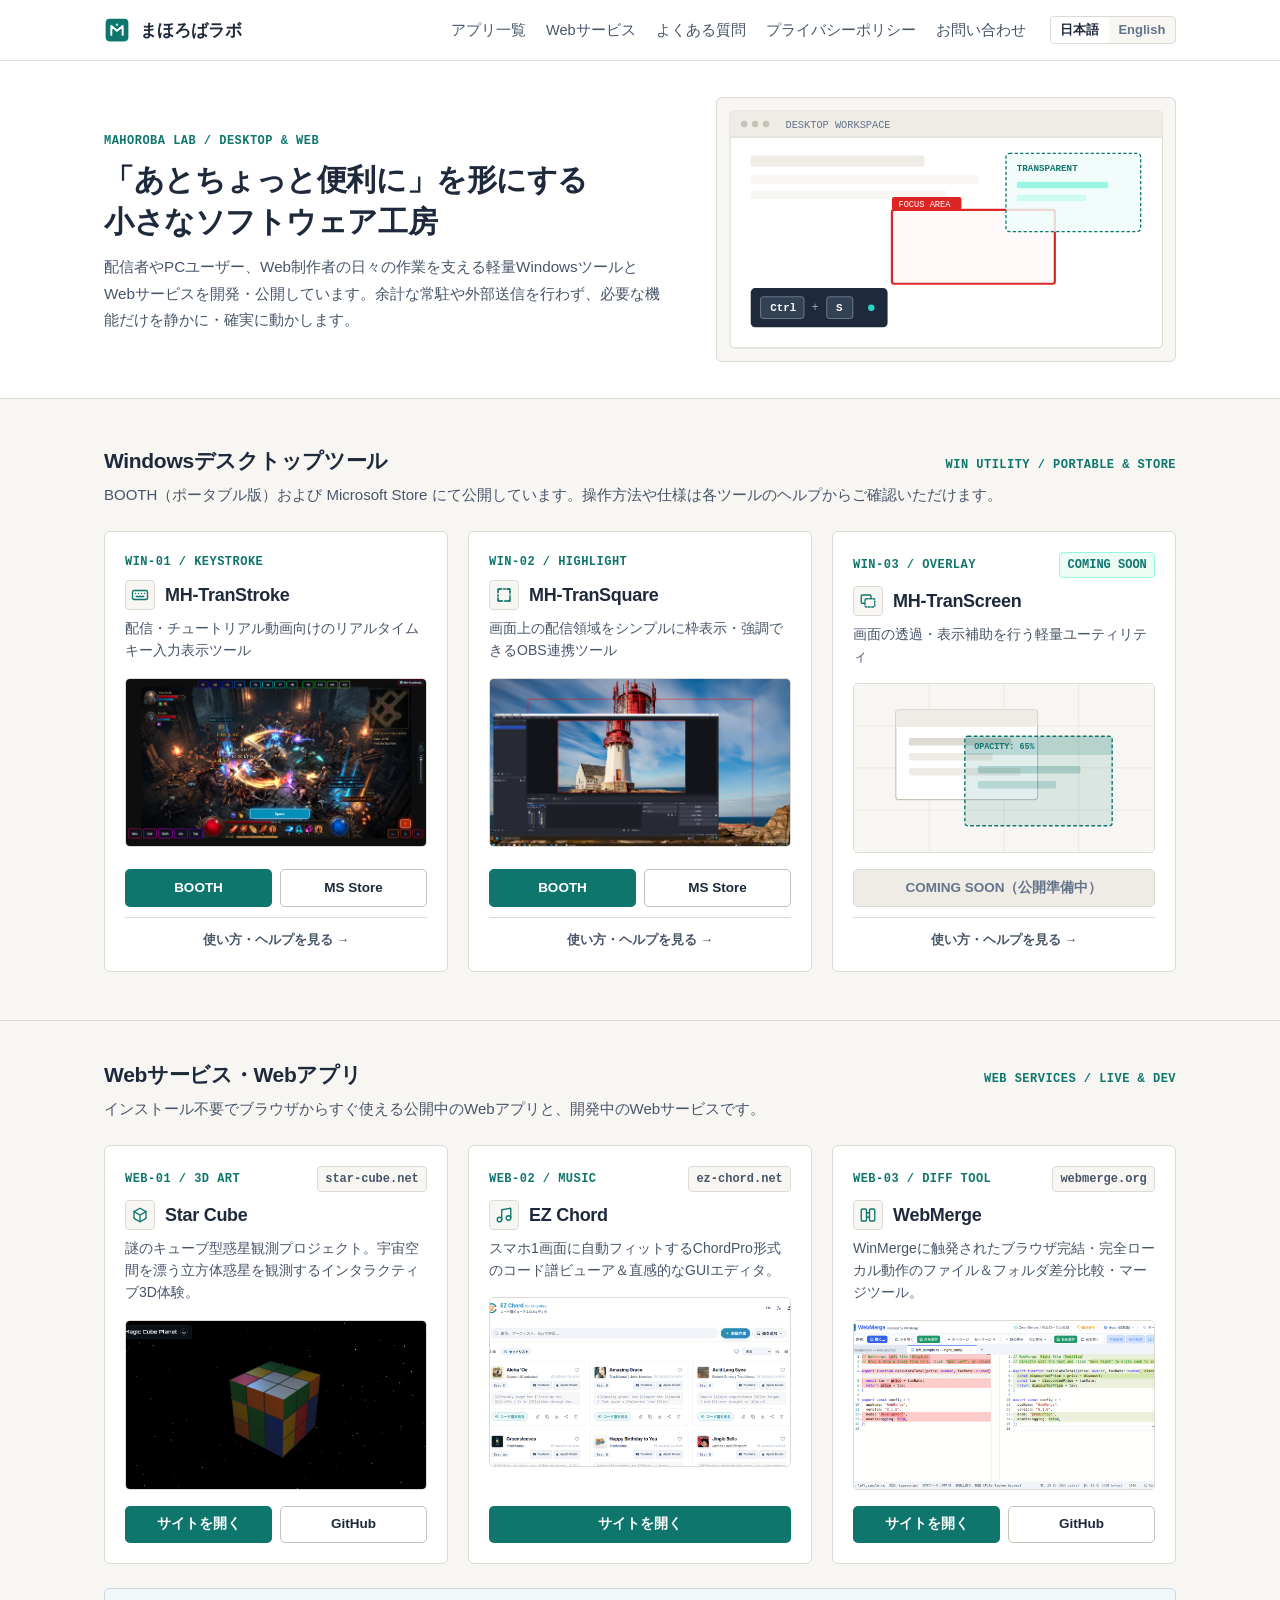
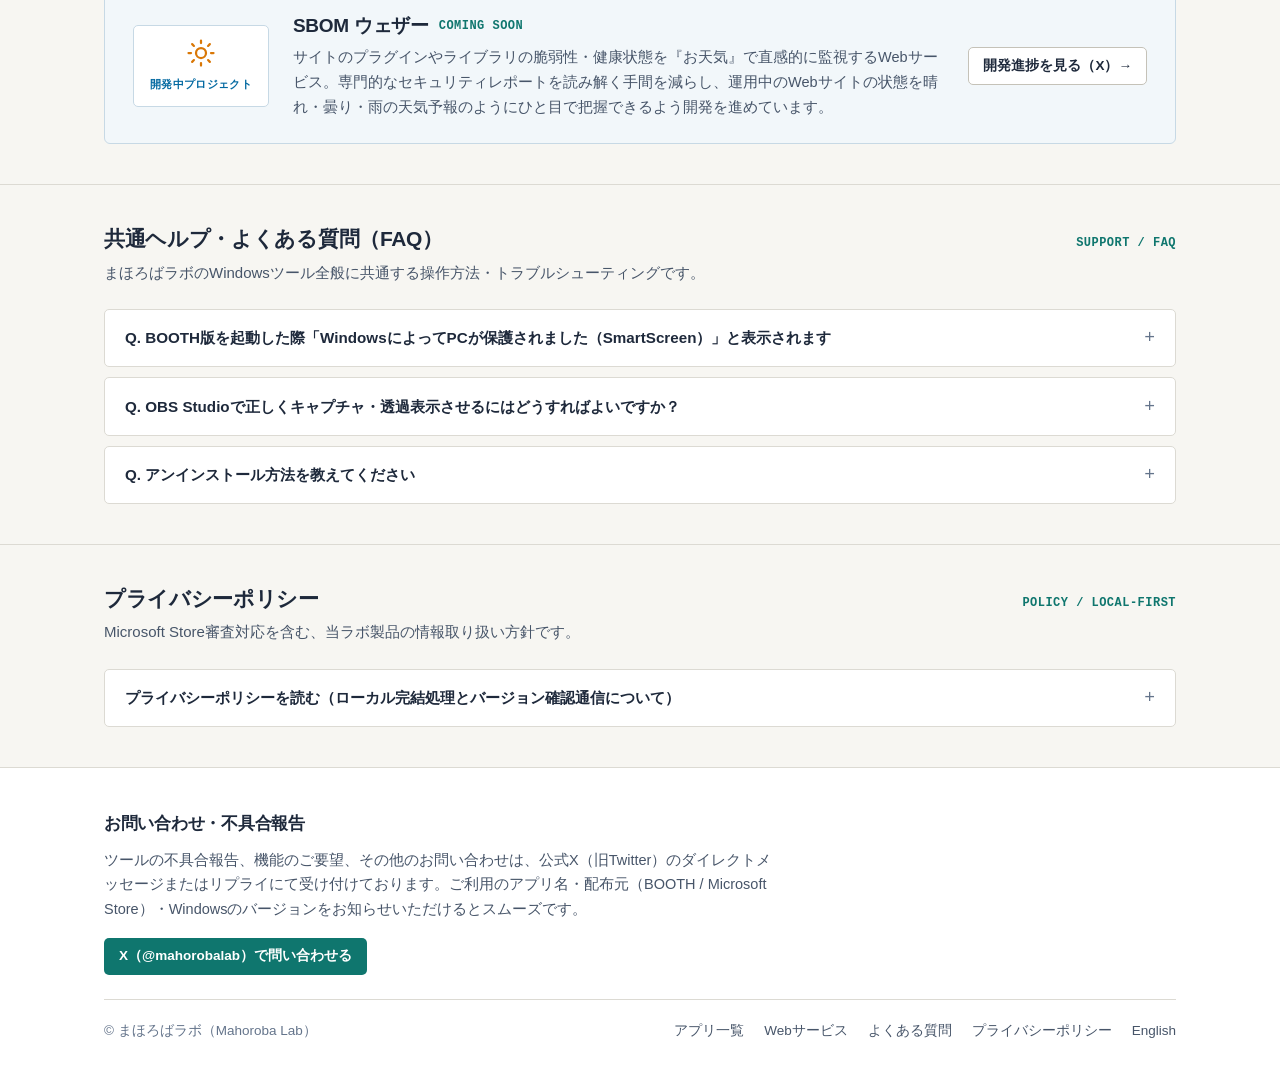
==== commit d5e85c73: "feat: add released web services and update MH-TranSquare BOOTH URL" ====
--- a/index.html
+++ b/index.html
@@ -35,6 +35,7 @@
         <div class="header-right">
           <nav class="site-nav" aria-label="メインナビゲーション">
             <a href="#apps">アプリ一覧</a>
+            <a href="#web-services">Webサービス</a>
             <a href="#faq">よくある質問</a>
             <a href="#privacy">プライバシーポリシー</a>
             <a href="#contact">お問い合わせ</a>
@@ -380,7 +381,7 @@
               <div class="card-actions">
                 <div class="btn-pair">
                   <a
-                    href="https://mahorobalab.booth.pm/items/9150044"
+                    href="https://mahorobalab.booth.pm/items/9150259"
                     target="_blank"
                     rel="noopener noreferrer"
                     class="btn btn-primary"
@@ -558,7 +559,7 @@
         </div>
       </section>
 
-      <!-- Web Service in Development (Horizontal Banner Card) -->
+      <!-- Web Services & Apps -->
       <section
         id="web-services"
         class="section section-compact section-divider"
@@ -566,12 +567,169 @@
         <div class="container">
           <div class="section-header">
             <div class="section-header-row">
-              <h2 class="section-title">開発中のWebサービス</h2>
-              <span class="mono-label">WEB SERVICE / COMING SOON</span>
+              <h2 class="section-title">Webサービス・Webアプリ</h2>
+              <span class="mono-label">WEB SERVICES / LIVE &amp; DEV</span>
             </div>
             <p class="section-desc">
-              Windowsツールとあわせて開発を進めている、Web制作者・サイト運営者向けサービスです。
+              インストール不要でブラウザからすぐ使える公開中のWebアプリと、開発中のWebサービスです。
             </p>
+          </div>
+
+          <div class="apps-grid">
+            <!-- Star Cube -->
+            <article class="card">
+              <div class="app-card-header">
+                <div class="app-meta-row">
+                  <span class="mono-label">WEB-01 / 3D ART</span>
+                  <span class="app-price-tag">star-cube.net</span>
+                </div>
+                <div class="app-title-row">
+                  <span class="app-icon-box" aria-hidden="true">
+                    <svg
+                      viewBox="0 0 24 24"
+                      fill="none"
+                      stroke="currentColor"
+                      stroke-width="1.8"
+                      stroke-linecap="round"
+                      stroke-linejoin="round"
+                    >
+                      <path d="M12 3l8 4.5v9L12 21l-8-4.5v-9L12 3z" />
+                      <path d="M12 12l8-4.5M12 12v9M12 12L4 7.5" />
+                    </svg>
+                  </span>
+                  <h3 class="app-name">Star Cube</h3>
+                </div>
+                <p class="app-tagline">
+                  謎のキューブ型惑星観測プロジェクト。宇宙空間を漂う立方体惑星を観測するインタラクティブ3D体験。
+                </p>
+              </div>
+              <div class="screenshot-frame">
+                <img
+                  src="assets/images/star-cube_ogp.png"
+                  alt="Star Cube スクリーンショット"
+                  loading="lazy"
+                />
+              </div>
+              <div class="card-actions">
+                <div class="btn-pair">
+                  <a
+                    href="https://star-cube.net/"
+                    target="_blank"
+                    rel="noopener noreferrer"
+                    class="btn btn-primary"
+                    >サイトを開く</a
+                  >
+                  <a
+                    href="https://github.com/bjcrobot/star-cube"
+                    target="_blank"
+                    rel="noopener noreferrer"
+                    class="btn btn-secondary"
+                    >GitHub</a
+                  >
+                </div>
+              </div>
+            </article>
+
+            <!-- EZ Chord -->
+            <article class="card">
+              <div class="app-card-header">
+                <div class="app-meta-row">
+                  <span class="mono-label">WEB-02 / MUSIC</span>
+                  <span class="app-price-tag">ez-chord.net</span>
+                </div>
+                <div class="app-title-row">
+                  <span class="app-icon-box" aria-hidden="true">
+                    <svg
+                      viewBox="0 0 24 24"
+                      fill="none"
+                      stroke="currentColor"
+                      stroke-width="1.8"
+                      stroke-linecap="round"
+                      stroke-linejoin="round"
+                    >
+                      <path d="M9 18V5l12-2v13" />
+                      <circle cx="6" cy="18" r="3" />
+                      <circle cx="18" cy="16" r="3" />
+                    </svg>
+                  </span>
+                  <h3 class="app-name">EZ Chord</h3>
+                </div>
+                <p class="app-tagline">
+                  スマホ1画面に自動フィットするChordPro形式のコード譜ビューア＆直感的なGUIエディタ。
+                </p>
+              </div>
+              <div class="screenshot-frame">
+                <img
+                  src="assets/images/ez-chord_ogp.png"
+                  alt="EZ Chord スクリーンショット"
+                  loading="lazy"
+                />
+              </div>
+              <div class="card-actions">
+                <a
+                  href="https://ez-chord.net/"
+                  target="_blank"
+                  rel="noopener noreferrer"
+                  class="btn btn-primary"
+                  >サイトを開く</a
+                >
+              </div>
+            </article>
+
+            <!-- WebMerge -->
+            <article class="card">
+              <div class="app-card-header">
+                <div class="app-meta-row">
+                  <span class="mono-label">WEB-03 / DIFF TOOL</span>
+                  <span class="app-price-tag">webmerge.org</span>
+                </div>
+                <div class="app-title-row">
+                  <span class="app-icon-box" aria-hidden="true">
+                    <svg
+                      viewBox="0 0 24 24"
+                      fill="none"
+                      stroke="currentColor"
+                      stroke-width="1.8"
+                      stroke-linecap="round"
+                      stroke-linejoin="round"
+                    >
+                      <rect x="3" y="4" width="7" height="16" rx="1.5" />
+                      <rect x="14" y="4" width="7" height="16" rx="1.5" />
+                      <path d="M10 9h4M10 15h4" />
+                    </svg>
+                  </span>
+                  <h3 class="app-name">WebMerge</h3>
+                </div>
+                <p class="app-tagline">
+                  WinMergeに触発されたブラウザ完結・完全ローカル動作のファイル＆フォルダ差分比較・マージツール。
+                </p>
+              </div>
+              <div class="screenshot-frame">
+                <img
+                  src="assets/images/webmerge_ogp.png"
+                  alt="WebMerge スクリーンショット"
+                  loading="lazy"
+                />
+              </div>
+              <div class="card-actions">
+                <div class="btn-pair">
+                  <a
+                    href="https://webmerge.org/"
+                    target="_blank"
+                    rel="noopener noreferrer"
+                    class="btn btn-primary"
+                    >サイトを開く</a
+                  >
+                  <a
+                    href="https://github.com/mahorobalab/web-merge"
+                    target="_blank"
+                    rel="noopener noreferrer"
+                    class="btn btn-secondary"
+                    >GitHub</a
+                  >
+                </div>
+              </div>
+            </article>
           </div>
 
           <article class="weather-banner">
@@ -791,6 +949,7 @@
           <p>© まほろばラボ（Mahoroba Lab）</p>
           <div class="footer-links">
             <a href="#apps">アプリ一覧</a>
+            <a href="#web-services">Webサービス</a>
             <a href="#faq">よくある質問</a>
             <a href="#privacy">プライバシーポリシー</a>
             <a href="en/index.html" lang="en">English</a>
--- a/assets/css/style.css
+++ b/assets/css/style.css
@@ -507,6 +507,10 @@
 }
 
 /* SBOM Weather Horizontal Banner Card */
+.apps-grid + .weather-banner {
+  margin-top: 1.5rem;
+}
+
 .weather-banner {
   background-color: var(--bg-weather);
   border: 1px solid var(--border-weather);
